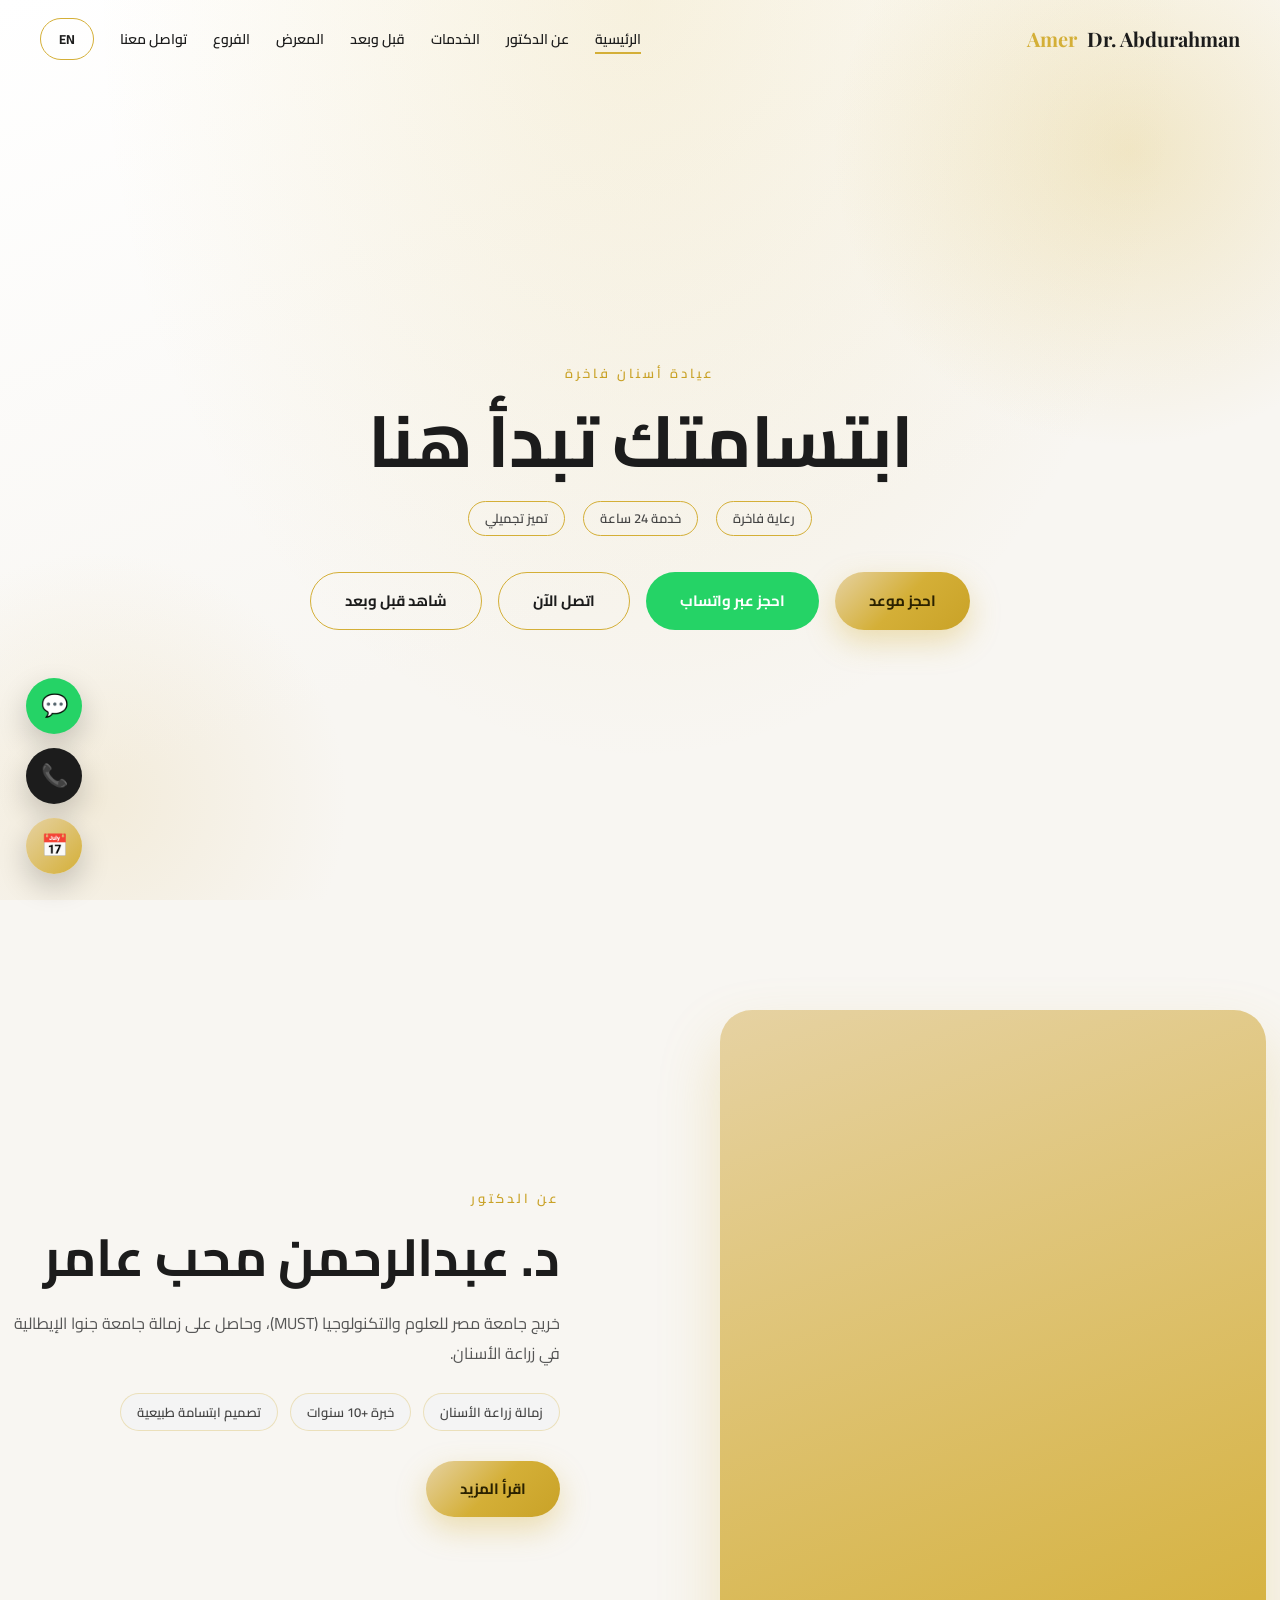
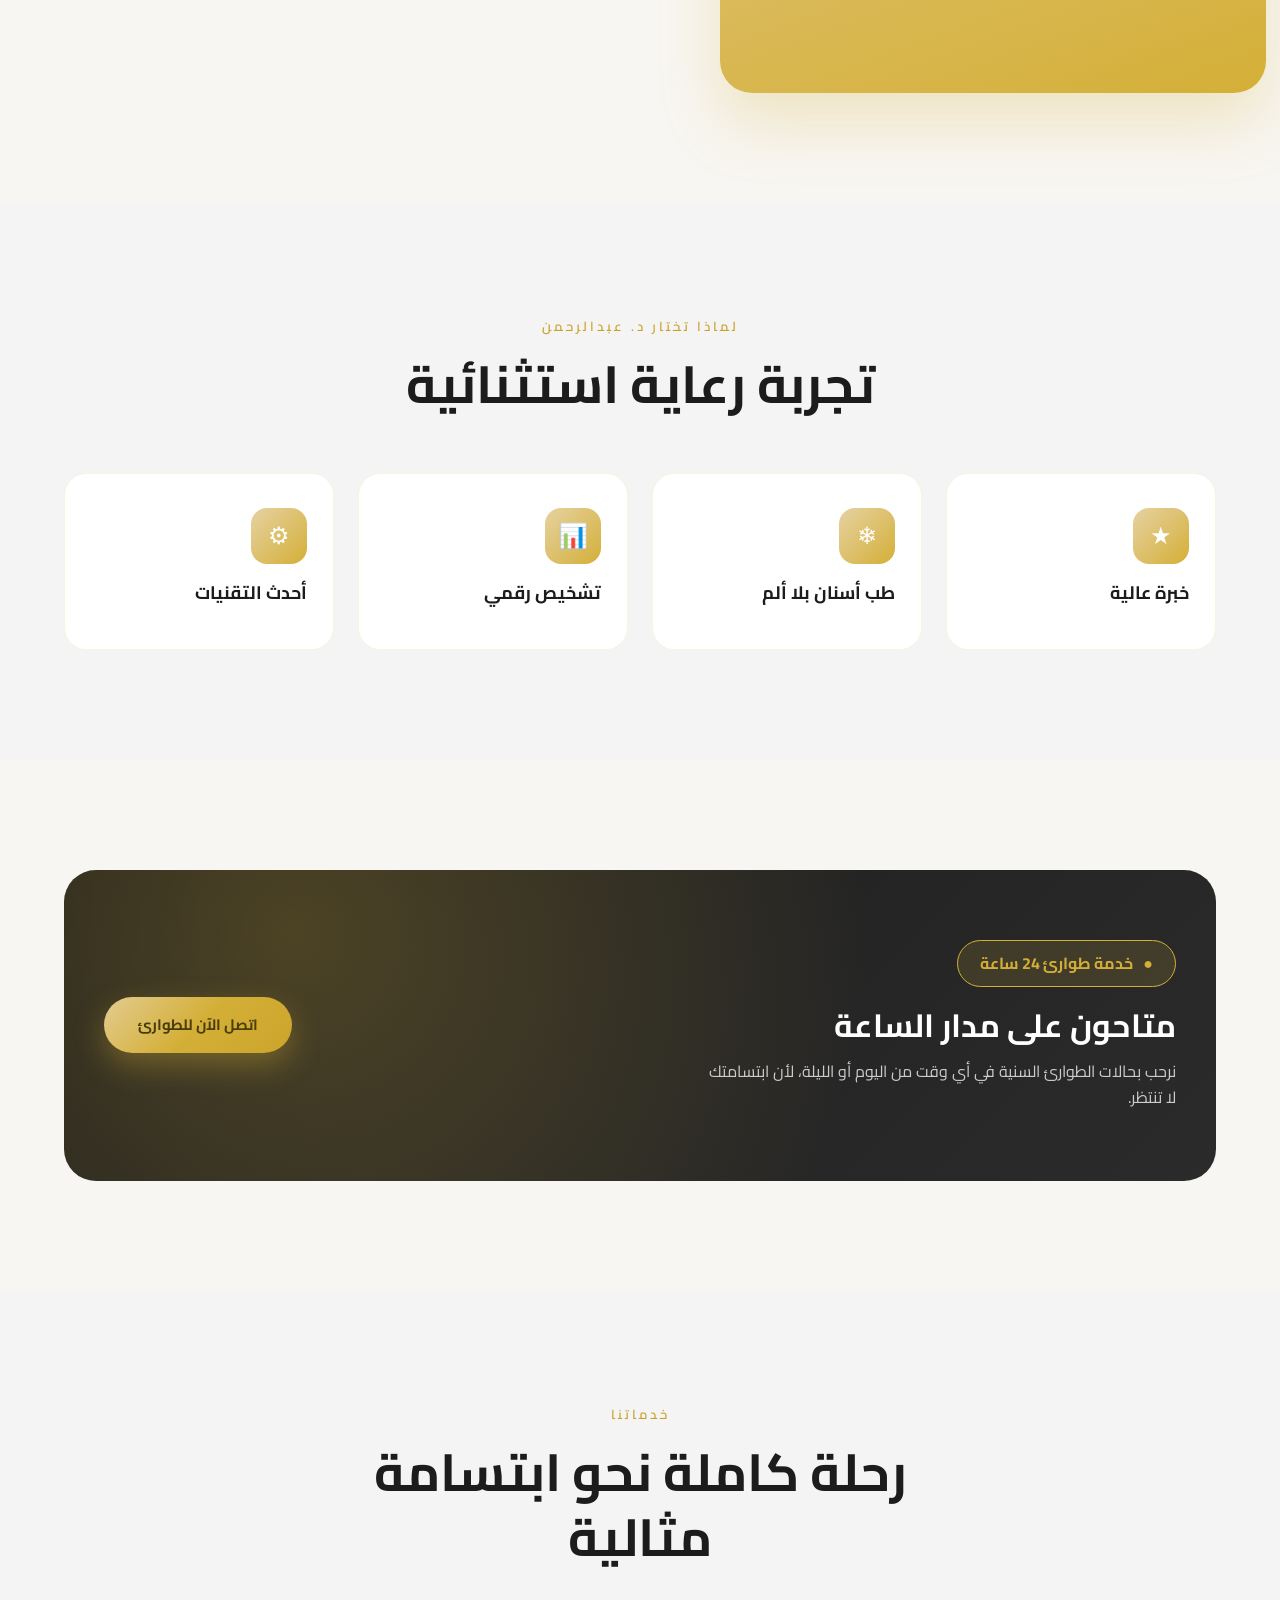
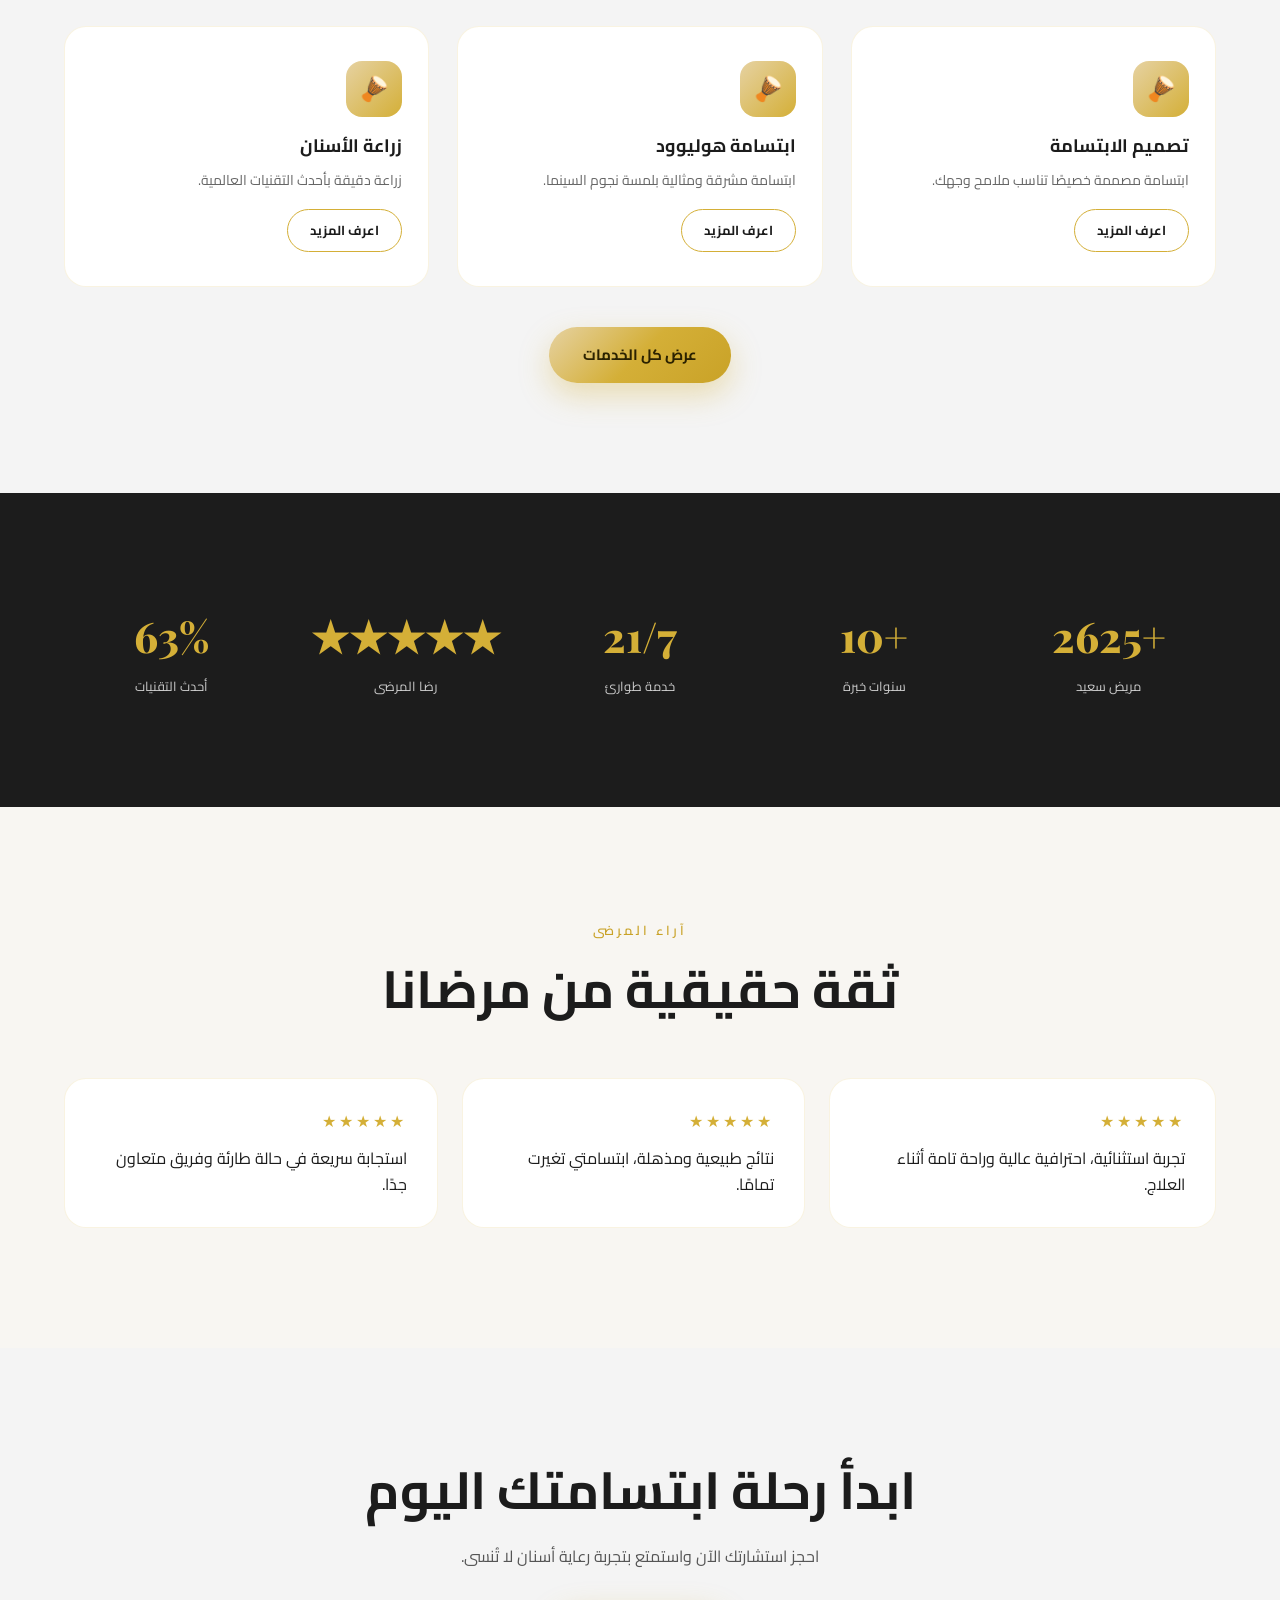
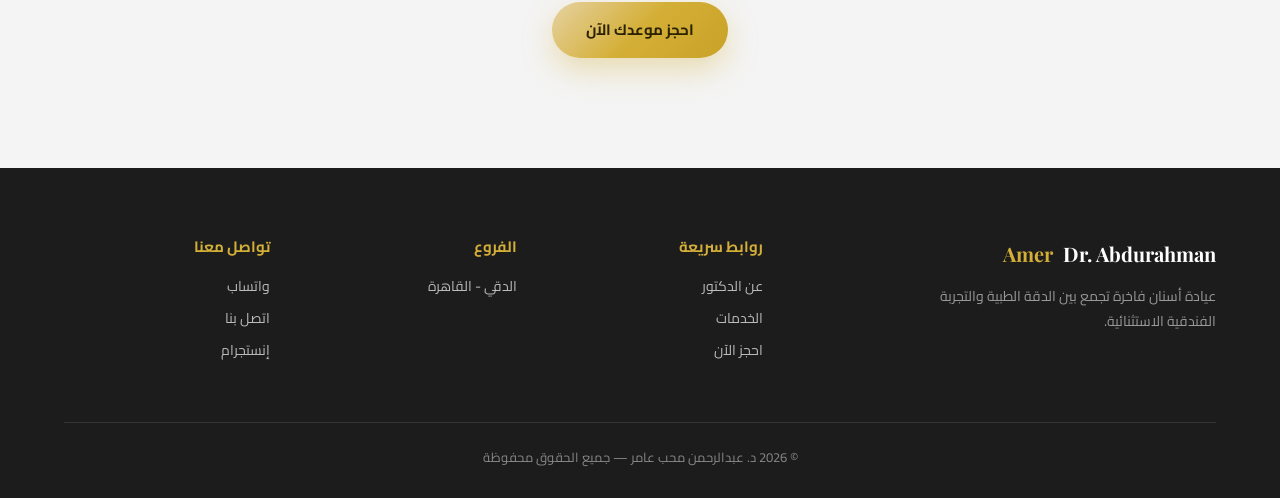
==== index.html @ ff33c98a "Fix mobile footer" ====
<!DOCTYPE html>
<html lang="ar" dir="rtl">
<head>
<meta charset="UTF-8">
<meta name="viewport" content="width=device-width, initial-scale=1.0">
<title>د. عبدالرحمن محب عامر | عيادة أسنان فاخرة | Dr. Abdurahman Moheb Amer</title>
<meta name="description" content="عيادة أسنان فاخرة للدكتور عبدالرحمن محب عامر - تجميل وترميم وجراحة الفم - فرع الدقي  - خدمة طوارئ 24 ساعة">
<meta name="keywords" content="Dentist Egypt, Cosmetic Dentist Egypt, Dental Clinic Egypt, Dentist Dokki, Dentist Bella, Dentist Kafr El Sheikh, Smile Design Egypt, Dental Implants Egypt, Emergency Dentist Egypt, 24 Hour Dental Clinic, Hollywood Smile Egypt, Root Canal Egypt">
<link rel="preconnect" href="https://fonts.googleapis.com">
<link href="https://fonts.googleapis.com/css2?family=Cairo:wght@300;400;600;700;900&family=IBM+Plex+Sans+Arabic:wght@300;400;600;700&family=Playfair+Display:ital,wght@0,400;0,600;0,700;1,400&family=Poppins:wght@300;400;500;600;700&display=swap" rel="stylesheet">
<link rel="stylesheet" href="assets/css/style.css">
<link rel="stylesheet" href="assets/css/responsive.css">
<link rel="stylesheet" href="assets/css/animations.css">
</head>
<body>

<div id="loader">
  <div class="loader-logo">Dr.Abdurahman Moheb</div>
  <div class="loader-tag" data-ar="رعاية تستحق الثقة" data-en="Care You Can Trust... Smile You Deserve.">رعاية تستحق الثقة</div>
</div>

<nav class="navbar" id="navbar">
  <a href="index.html" class="brand">Dr. Abdurahman <span>Amer</span></a>
  <div class="nav-links">
    <a href="index.html" class="active" data-ar="الرئيسية" data-en="Home">الرئيسية</a>
    <a href="about.html" data-ar="عن الدكتور" data-en="About">عن الدكتور</a>
    <a href="services.html" data-ar="الخدمات" data-en="Services">الخدمات</a>
    <a href="before-after.html" data-ar="قبل وبعد" data-en="Before & After">قبل وبعد</a>
    <a href="gallery.html" data-ar="المعرض" data-en="Gallery">المعرض</a>
    <a href="locations.html" data-ar="الفروع" data-en="Branches">الفروع</a>
    <a href="contact.html" data-ar="تواصل معنا" data-en="Contact">تواصل معنا</a>
    <button class="lang-switch">EN</button>
  </div>
  <button class="burger">&#9776;</button>
</nav>

<div class="mobile-menu">
  <button class="mobile-close">&times;</button>
  <a href="index.html" data-ar="الرئيسية" data-en="Home">الرئيسية</a>
  <a href="about.html" data-ar="عن الدكتور" data-en="About">عن الدكتور</a>
  <a href="services.html" data-ar="الخدمات" data-en="Services">الخدمات</a>
  <a href="before-after.html" data-ar="قبل وبعد" data-en="Before & After">قبل وبعد</a>
  <a href="gallery.html" data-ar="المعرض" data-en="Gallery">المعرض</a>
  <a href="locations.html" data-ar="الفروع" data-en="Branches">الفروع</a>
  <a href="contact.html" data-ar="تواصل معنا" data-en="Contact">تواصل معنا</a>
</div>

<section class="hero">
  <div class="hero-content">
    <div class="eyebrow" data-ar="عيادة أسنان فاخرة" data-en="Luxury Dental Clinic">عيادة أسنان فاخرة</div>
    <h1 data-ar="ابتسامتك تبدأ هنا" data-en="Your Smile Begins Here">ابتسامتك تبدأ هنا</h1>
    <div class="hero-tags">
      <span data-ar="رعاية فاخرة" data-en="Premium Dental Care">رعاية فاخرة</span>
      <span data-ar="خدمة 24 ساعة" data-en="24 Hour Service">خدمة 24 ساعة</span>
      <span data-ar="تميز تجميلي" data-en="Cosmetic Excellence">تميز تجميلي</span>
    </div>
    <div class="hero-buttons">
      <a href="contact.html#booking" class="btn btn-gold" data-ar="احجز موعد" data-en="Book Appointment">احجز موعد</a>
      <a href="https://wa.me/201035120194" target="_blank" class="btn btn-wa" data-ar="احجز عبر واتساب" data-en="Book via WhatsApp">احجز عبر واتساب</a>
      <a href="tel:+201035120194" class="btn btn-outline" data-ar="اتصل الآن" data-en="Call Now">اتصل الآن</a>
      <a href="before-after.html" class="btn btn-outline" data-ar="شاهد قبل وبعد" data-en="View Before & After">شاهد قبل وبعد</a>
    </div>
  </div>
</section>

<section class="section" id="about">
  <div class="container about-grid">
    <div class="reveal-left">
      <div class="about-photo">
        <img src="assets/images/doctor/dr-abdurahman.jpg" alt="Dr. Abdurahman Moheb Amer" onerror="this.parentElement.style.display='flex';this.parentElement.style.alignItems='center';this.parentElement.style.justifyContent='center';this.parentElement.style.color='#fff';this.parentElement.style.fontWeight='600';this.remove();this.parentElement.append('Dr. Abdurahman Moheb Amer')">
      </div>
    </div>
    <div class="reveal-right">
      <div class="eyebrow" data-ar="عن الدكتور" data-en="About the Doctor">عن الدكتور</div>
      <h2 class="heading-xl" data-ar="د. عبدالرحمن محب عامر" data-en="Dr. Abdurahman Moheb Amer">د. عبدالرحمن محب عامر</h2>
      <p class="section-sub"
       data-ar="خريج جامعة مصر للعلوم والتكنولوجيا (MUST)، وحاصل على زمالة جامعة جنوا الإيطالية في زراعة الأسنان."
       data-en="A graduate of Misr University for Science and Technology (MUST), holding a Fellowship in Dental Implantology from the University of Genoa, Italy.">
        خريج جامعة مصر للعلوم والتكنولوجيا (MUST)، وحاصل على زمالة جامعة جنوا الإيطالية في زراعة الأسنان.
     </p>
      <div class="badges">
        <span class="badge" data-ar=" زمالة زراعة الأسنان" data-en="Dental Implant Fellowship">زمالة زراعة الأسنان</span>
        <span class="badge" data-ar="خبرة +10 سنوات" data-en="10+ Years Experience">خبرة +10 سنوات</span>
        <span class="badge" data-ar="تصميم ابتسامة طبيعية" data-en="Natural Smile Design">تصميم ابتسامة طبيعية</span>
      </div>
      <a href="about.html" class="btn btn-gold" style="margin-top:30px" data-ar="اقرأ المزيد" data-en="Read More">اقرأ المزيد</a>
    </div>
  </div>
</section>

<section class="section section-alt">
  <div class="container">
    <div class="section-head reveal">
      <div class="eyebrow" data-ar="لماذا تختار د. عبدالرحمن" data-en="Why Choose Dr. Abdurahman">لماذا تختار د. عبدالرحمن</div>
      <h2 class="heading-xl" data-ar="تجربة رعاية استثنائية" data-en="An Exceptional Care Experience">تجربة رعاية استثنائية</h2>
    </div>
    <div class="grid-4">
      <div class="card reveal"><div class="icon-circle">&#9733;</div><h3 data-ar="خبرة عالية" data-en="Highly Experienced">خبرة عالية</h3></div>
      <div class="card reveal"><div class="icon-circle">&#10052;</div><h3 data-ar="طب أسنان بلا ألم" data-en="Pain-Free Dentistry">طب أسنان بلا ألم</h3></div>
      <div class="card reveal"><div class="icon-circle">&#128202;</div><h3 data-ar="تشخيص رقمي" data-en="Digital Diagnosis">تشخيص رقمي</h3></div>
      <div class="card reveal"><div class="icon-circle">&#9881;</div><h3 data-ar="أحدث التقنيات" data-en="Latest Technology">أحدث التقنيات</h3></div>
    </div>
  </div>
</section>

<section class="section">
  <div class="container">
    <div class="emergency reveal">
      <div class="emergency-inner">
        <div class="emergency-badge">&#9679; <span data-ar="خدمة طوارئ 24 ساعة" data-en="24 Hour Emergency">خدمة طوارئ 24 ساعة</span></div>
        <h2 data-ar="متاحون على مدار الساعة" data-en="Open 24 Hours">مفتوحون على مدار الساعة</h2>
        <p data-ar="نرحب بحالات الطوارئ السنية في أي وقت من اليوم أو الليلة، لأن ابتسامتك لا تنتظر."
           data-en="Emergency dental cases are welcomed any time, day or night — because your smile shouldn't have to wait.">
           نرحب بحالات الطوارئ السنية في أي وقت من اليوم أو الليلة، لأن ابتسامتك لا تنتظر.</p>
      </div>
      <a href="tel:+201035120194" class="btn btn-gold" data-ar="اتصل الآن للطوارئ" data-en="Call Emergency Line">اتصل الآن للطوارئ</a>
    </div>
  </div>
</section>

<section class="section section-alt">
  <div class="container">
    <div class="section-head reveal">
      <div class="eyebrow" data-ar="خدماتنا" data-en="Our Services">خدماتنا</div>
      <h2 class="heading-xl" data-ar="رحلة كاملة نحو ابتسامة مثالية" data-en="A Complete Journey to a Perfect Smile">رحلة كاملة نحو ابتسامة مثالية</h2>
    </div>
    <div class="grid-3">
      <div class="card reveal">
        <div class="icon-circle">&#129688;</div>
        <h3 data-ar="تصميم الابتسامة" data-en="Smile Design">تصميم الابتسامة</h3>
        <p data-ar="ابتسامة مصممة خصيصًا تناسب ملامح وجهك." data-en="A smile custom-designed to fit your unique features.">ابتسامة مصممة خصيصًا تناسب ملامح وجهك.</p>
        <a href="services.html" class="btn btn-outline btn-sm" style="margin-top:16px" data-ar="اعرف المزيد" data-en="Learn More">اعرف المزيد</a>
      </div>
      <div class="card reveal">
        <div class="icon-circle">&#129688;</div>
        <h3 data-ar="ابتسامة هوليوود" data-en="Hollywood Smile">ابتسامة هوليوود</h3>
        <p data-ar="ابتسامة مشرقة ومثالية بلمسة نجوم السينما." data-en="A bright, flawless smile with a Hollywood touch.">ابتسامة مشرقة ومثالية بلمسة نجوم السينما.</p>
        <a href="services.html" class="btn btn-outline btn-sm" style="margin-top:16px" data-ar="اعرف المزيد" data-en="Learn More">اعرف المزيد</a>
      </div>
      <div class="card reveal">
        <div class="icon-circle">&#129688;</div>
        <h3 data-ar="زراعة الأسنان" data-en="Dental Implants">زراعة الأسنان</h3>
        <p data-ar="زراعة دقيقة بأحدث التقنيات العالمية." data-en="Precision implants using the latest global techniques.">زراعة دقيقة بأحدث التقنيات العالمية.</p>
        <a href="services.html" class="btn btn-outline btn-sm" style="margin-top:16px" data-ar="اعرف المزيد" data-en="Learn More">اعرف المزيد</a>
      </div>
    </div>
    <div class="center reveal" style="margin-top:40px">
      <a href="services.html" class="btn btn-gold" data-ar="عرض كل الخدمات" data-en="View All Services">عرض كل الخدمات</a>
    </div>
  </div>
</section>

<section class="section section-dark" id="stats">
  <div class="container">
    <div class="stats-wrap reveal">
      <div class="stat"><div class="num">+5000</div><div class="label" data-ar="مريض سعيد" data-en="Happy Patients">مريض سعيد</div></div>
      <div class="stat"><div class="num">+10</div><div class="label" data-ar="سنوات خبرة" data-en="Years Experience">سنوات خبرة</div></div>
      <div class="stat"><div class="num">24/7</div><div class="label" data-ar="خدمة طوارئ" data-en="Emergency Service">خدمة طوارئ</div></div>
      <div class="stat"><div class="num">&#9733;&#9733;&#9733;&#9733;&#9733;</div><div class="label" data-ar="رضا المرضى" data-en="Patient Satisfaction">رضا المرضى</div></div>
      <div class="stat"><div class="num">100%</div><div class="label" data-ar="أحدث التقنيات" data-en="Latest Technology">أحدث التقنيات</div></div>
    </div>
  </div>
</section>

<section class="section">
  <div class="container">
    <div class="section-head reveal">
      <div class="eyebrow" data-ar="آراء المرضى" data-en="Patient Reviews">آراء المرضى</div>
      <h2 class="heading-xl" data-ar="ثقة حقيقية من مرضانا" data-en="Real Trust From Our Patients">ثقة حقيقية من مرضانا</h2>
    </div>
    <div class="review-track reveal">
      <div class="review-card">
        <div class="stars">&#9733;&#9733;&#9733;&#9733;&#9733;</div>
        <p data-ar="تجربة استثنائية، احترافية عالية وراحة تامة أثناء العلاج." data-en="An exceptional experience — high professionalism and total comfort throughout treatment.">تجربة استثنائية، احترافية عالية وراحة تامة أثناء العلاج.</p>
      </div>
      <div class="review-card">
        <div class="stars">&#9733;&#9733;&#9733;&#9733;&#9733;</div>
        <p data-ar="نتائج طبيعية ومذهلة، ابتسامتي تغيرت تمامًا." data-en="Natural, stunning results — my smile has completely changed.">نتائج طبيعية ومذهلة، ابتسامتي تغيرت تمامًا.</p>
      </div>
      <div class="review-card">
        <div class="stars">&#9733;&#9733;&#9733;&#9733;&#9733;</div>
        <p data-ar="استجابة سريعة في حالة طارئة وفريق متعاون جدًا." data-en="Fast response for an emergency case and a very cooperative team.">استجابة سريعة في حالة طارئة وفريق متعاون جدًا.</p>
      </div>
    </div>
  </div>
</section>

<section class="section section-alt">
  <div class="container center reveal">
    <h2 class="heading-xl" data-ar="ابدأ رحلة ابتسامتك اليوم" data-en="Start Your Smile Journey Today">ابدأ رحلة ابتسامتك اليوم</h2>
    <p class="section-sub" style="margin:0 auto 30px" data-ar="احجز استشارتك الآن واستمتع بتجربة رعاية أسنان لا تُنسى." data-en="Book your consultation now and enjoy an unforgettable dental care experience.">احجز استشارتك الآن واستمتع بتجربة رعاية أسنان لا تُنسى.</p>
    <a href="contact.html#booking" class="btn btn-gold" data-ar="احجز موعدك الآن" data-en="Reserve Your Appointment">احجز موعدك الآن</a>
  </div>
</section>

<footer>
  <div class="container">
    <div class="footer-grid">
      <div class="footer-about">
        <div class="brand" style="color:#fff">Dr. Abdurahman <span>Amer</span></div>
        <p data-ar="عيادة أسنان فاخرة تجمع بين الدقة الطبية والتجربة الفندقية الاستثنائية." data-en="A luxury dental clinic combining medical precision with an exceptional hospitality experience.">عيادة أسنان فاخرة تجمع بين الدقة الطبية والتجربة الفندقية الاستثنائية.</p>
      </div>
      <div>
        <h4 data-ar="روابط سريعة" data-en="Quick Links">روابط سريعة</h4>
        <a href="about.html" data-ar="عن الدكتور" data-en="About">عن الدكتور</a>
        <a href="services.html" data-ar="الخدمات" data-en="Services">الخدمات</a>
        <a href="contact.html#booking" data-ar="احجز الآن" data-en="Book Now">احجز الآن</a>
      </div>
      <div>
        <h4 data-ar="الفروع" data-en="Branches">الفروع</h4>
        <a href="locations.html" data-ar="الدقي - القاهرة" data-en="Dokki - Cairo">الدقي - القاهرة</a>
      </div>
      <div>
        <h4 data-ar="تواصل معنا" data-en="Contact">تواصل معنا</h4>
        <a href="https://wa.me/201035120194" target="_blank" data-ar="واتساب" data-en="WhatsApp">واتساب</a>
        <a href="tel:+201035120194" data-ar="اتصل بنا" data-en="Call Us">اتصل بنا</a>
        <a href="#" data-ar="إنستجرام" data-en="Instagram">إنستجرام</a>
      </div>
    </div>
    <div class="footer-bottom" data-ar="© 2026 د. عبدالرحمن محب عامر — جميع الحقوق محفوظة" data-en="© 2026 Dr. Abdurahman Moheb Amer — All Rights Reserved">© 2026 د. عبدالرحمن محب عامر — جميع الحقوق محفوظة</div>
  </div>
</footer>

<div class="floating">
  <a href="https://wa.me/201035120194" target="_blank" class="fab fab-wa" title="WhatsApp">&#128172;</a>
  <a href="tel:+201035120194" class="fab fab-call" title="Call">&#128222;</a>
  <a href="contact.html#booking" class="fab fab-book" title="Book">&#128197;</a>
  <button class="fab fab-top" id="toTop" title="Top">&#8593;</button>
</div>

<script src="assets/js/language.js"></script>
<script src="assets/js/animations.js"></script>
<script src="assets/js/app.js"></script>
<script src="assets/js/booking.js"></script>
</body>
</html>
---- assets/css/style.css ----
/* ==========================================================================
   Dr. Abdurahman Moheb Amer — Luxury Dental Clinic
   Main Stylesheet
   ========================================================================== */

:root {
  --color-ivory: #F8F6F2;
  --color-gold: #D4AF37;
  --color-champagne: #E6D2A2;
  --color-charcoal: #1C1C1C;
  --color-gray: #F4F4F4;
  --color-white: #FFFFFF;
  --color-gold-glow: #C9A227;

  --font-ar: 'Cairo', 'IBM Plex Sans Arabic', sans-serif;
  --font-en-heading: 'Playfair Display', serif;
  --font-en-body: 'Poppins', sans-serif;

  --radius-sm: 14px;
  --radius-md: 22px;
  --radius-lg: 32px;
  --radius-pill: 100px;

  --shadow-sm: 0 10px 30px rgba(28, 28, 28, 0.06);
  --shadow-md: 0 20px 50px rgba(28, 28, 28, 0.10);
  --shadow-gold: 0 12px 30px rgba(212, 175, 55, 0.35);

  --transition-base: all 0.35s cubic-bezier(0.2, 0.9, 0.3, 1);
  --transition-slow: all 0.6s cubic-bezier(0.2, 0.9, 0.2, 1);
}

/* ---------- Reset ---------- */
* {
  margin: 0;
  padding: 0;
  box-sizing: border-box;
}

html {
  scroll-behavior: smooth;
}

html[dir="ltr"] body {
  font-family: var(--font-en-body);
}

body {
  background: var(--color-ivory);
  color: var(--color-charcoal);
  font-family: var(--font-ar);
  overflow-x: hidden;
  line-height: 1.6;
}

img {
  max-width: 100%;
  display: block;
}

a {
  text-decoration: none;
  color: inherit;
}

ul {
  list-style: none;
}

button {
  font-family: inherit;
  cursor: pointer;
}

h1, h2, h3, h4 {
  font-family: var(--font-ar);
  font-weight: 700;
  line-height: 1.25;
}

html[dir="ltr"] h1,
html[dir="ltr"] h2,
html[dir="ltr"] h3,
html[dir="ltr"] h4 {
  font-family: var(--font-en-heading);
}

/* ---------- Layout Helpers ---------- */
.container {
  max-width: 1200px;
  margin: 0 auto;
  padding: 0 24px;
}

.section {
  padding: 110px 0;
  position: relative;
}

.section-alt {
  background: var(--color-gray);
}

.section-dark {
  background: var(--color-charcoal);
  color: #fff;
}

.center {
  text-align: center;
}

.gold-text {
  color: var(--color-gold);
}

.section-head {
  max-width: 640px;
  margin: 0 auto 56px;
  text-align: center;
}

.eyebrow {
  display: inline-block;
  letter-spacing: 3px;
  font-size: 13px;
  color: var(--color-gold-glow);
  text-transform: uppercase;
  margin-bottom: 16px;
  font-weight: 600;
}

.heading-xl {
  font-size: clamp(30px, 5vw, 52px);
  margin-bottom: 18px;
}

.section-sub {
  color: #555;
  font-size: 16px;
  line-height: 1.9;
}

/* ---------- Glass Panels ---------- */
.glass {
  background: rgba(255, 255, 255, 0.55);
  backdrop-filter: blur(18px);
  -webkit-backdrop-filter: blur(18px);
  border: 1px solid rgba(212, 175, 55, 0.25);
  border-radius: var(--radius-md);
  box-shadow: var(--shadow-md);
}

/* ---------- Buttons ---------- */
.btn {
  display: inline-flex;
  align-items: center;
  gap: 10px;
  padding: 16px 34px;
  border-radius: var(--radius-pill);
  font-weight: 700;
  font-size: 15px;
  border: none;
  transition: var(--transition-base);
}

.btn-sm {
  padding: 10px 22px;
  font-size: 13px;
}

.btn-gold {
  background: linear-gradient(135deg, var(--color-champagne), var(--color-gold), var(--color-gold-glow));
  color: #2b2200;
  box-shadow: var(--shadow-gold);
}

.btn-gold:hover {
  transform: translateY(-3px);
  box-shadow: 0 16px 40px rgba(212, 175, 55, 0.5);
}

.btn-outline {
  background: transparent;
  border: 1.5px solid var(--color-gold);
  color: var(--color-charcoal);
}

.btn-outline:hover {
  background: rgba(212, 175, 55, 0.1);
  transform: translateY(-3px);
}

.btn-wa {
  background: #25D366;
  color: #fff;
}

.btn-wa:hover {
  transform: translateY(-3px);
  box-shadow: 0 12px 28px rgba(37, 211, 102, 0.4);
}

.btn-block {
  width: 100%;
  justify-content: center;
}

/* ---------- Navigation ---------- */
.navbar {
  position: fixed;
  top: 0;
  left: 0;
  right: 0;
  z-index: 900;
  display: flex;
  align-items: center;
  justify-content: space-between;
  padding: 18px 40px;
  transition: var(--transition-base);
}

.navbar.scrolled {
  background: rgba(248, 246, 242, 0.9);
  backdrop-filter: blur(14px);
  box-shadow: 0 4px 20px rgba(0, 0, 0, 0.05);
}

.brand {
  font-family: var(--font-en-heading);
  font-weight: 700;
  font-size: 20px;
  color: var(--color-charcoal);
  display: flex;
  align-items: center;
  gap: 10px;
}

.brand span {
  color: var(--color-gold);
}

.brand img {
  height: 34px;
  width: auto;
}

.nav-links {
  display: flex;
  gap: 26px;
  align-items: center;
}

.nav-links a {
  font-size: 14px;
  font-weight: 600;
  position: relative;
}

.nav-links a::after {
  content: '';
  position: absolute;
  bottom: -4px;
  left: 0;
  width: 0;
  height: 2px;
  background: var(--color-gold);
  transition: width 0.3s ease;
}

.nav-links a:hover::after,
.nav-links a.active::after {
  width: 100%;
}

.lang-switch {
  border: 1px solid var(--color-gold);
  padding: 8px 18px;
  border-radius: var(--radius-pill);
  background: transparent;
  font-weight: 700;
  font-size: 13px;
  color: var(--color-charcoal);
}

.burger {
  display: none;
  font-size: 26px;
  background: none;
  border: none;
  color: var(--color-charcoal);
}

.mobile-menu {
  display: none;
  position: fixed;
  inset: 0;
  z-index: 950;
  background: var(--color-ivory);
  flex-direction: column;
  align-items: center;
  justify-content: center;
  gap: 30px;
}

.mobile-menu.open {
  display: flex;
}

.mobile-menu a {
  font-size: 20px;
  font-weight: 700;
}

.mobile-close {
  position: absolute;
  top: 26px;
  right: 30px;
  font-size: 30px;
  background: none;
  border: none;
}

/* ---------- Loader ---------- */
#loader {
  position: fixed;
  inset: 0;
  z-index: 9999;
  background: var(--color-charcoal);
  display: flex;
  flex-direction: column;
  align-items: center;
  justify-content: center;
  transition: opacity 1s ease, visibility 1s ease;
}

#loader.hide {
  opacity: 0;
  visibility: hidden;
  pointer-events: none;
}

#loader .loader-logo {
  font-family: var(--font-en-heading);
  font-size: 34px;
  color: var(--color-gold);
  letter-spacing: 2px;
  text-shadow: 0 0 30px rgba(212, 175, 55, 0.7);
  opacity: 0;
}

#loader .loader-tag {
  margin-top: 16px;
  color: #ddd;
  font-size: 14px;
  letter-spacing: 1px;
  opacity: 0;
  text-align: center;
  line-height: 1.8;
}

.particle {
  position: absolute;
  background: var(--color-gold);
  border-radius: 50%;
  opacity: 0.5;
}

/* ---------- Hero ---------- */
.hero {
  min-height: 100vh;
  display: flex;
  align-items: center;
  justify-content: center;
  position: relative;
  background: radial-gradient(ellipse at top, rgba(212, 175, 55, 0.15), transparent 60%), linear-gradient(160deg, #fff 0%, var(--color-ivory) 60%);
  overflow: hidden;
  text-align: center;
}

.hero::before,
.hero::after {
  content: '';
  position: absolute;
  border-radius: 50%;
}

.hero::before {
  width: 600px;
  height: 600px;
  background: radial-gradient(circle, rgba(212, 175, 55, 0.25), transparent 70%);
  top: -150px;
  right: -150px;
}

.hero::after {
  width: 500px;
  height: 500px;
  background: radial-gradient(circle, rgba(230, 210, 162, 0.3), transparent 70%);
  bottom: -150px;
  left: -150px;
}

.hero-content {
  position: relative;
  z-index: 2;
  max-width: 920px;
  padding: 170px 24px 80px;
}

.hero h1 {
  font-size: clamp(42px, 6vw, 72px);
      line-height: 1.15;
    letter-spacing: -1px;
  margin-bottom: 18px;
}

.hero-tags {
  font-size: 16px;
  color: #444;
  margin-bottom: 36px;
  display: flex;
  gap: 18px;
  justify-content: center;
  flex-wrap: wrap;
}

.hero-tags span {
  padding: 6px 16px;
  border: 1px solid var(--color-gold);
  border-radius: var(--radius-pill);
  font-size: 13px;
  font-weight: 600;
}

.hero-buttons {
  display: flex;
  gap: 16px;
  justify-content: center;
  flex-wrap: wrap;
}

/* ---------- Page Header (inner pages) ---------- */
.page-header {
  padding: 180px 0 90px;
  text-align: center;
  background: radial-gradient(ellipse at top, rgba(212, 175, 55, 0.12), transparent 60%);
}

/* ---------- About / Doctor ---------- */
.about-grid {
  display: grid;
  grid-template-columns: 1fr 1fr;
  gap: 60px;
  align-items: center;
}

.about-photo {
  aspect-ratio: 4 / 5;
  border-radius: var(--radius-lg);
  overflow: hidden;
  background: linear-gradient(160deg, var(--color-champagne), var(--color-gold));
  box-shadow: 0 30px 60px rgba(212, 175, 55, 0.25);
}

.about-photo img {
  width: 100%;
  height: 100%;
  object-fit: cover;
}

.badges {
  display: flex;
  flex-wrap: wrap;
  gap: 12px;
  margin-top: 24px;
}

.badge {
  padding: 8px 16px;
  border-radius: var(--radius-pill);
  background: var(--color-gray);
  font-size: 13px;
  font-weight: 600;
  color: #444;
  border: 1px solid rgba(212, 175, 55, 0.3);
}

/* ---------- Card Grids ---------- */
.grid-2 { display: grid; grid-template-columns: 1fr 1fr; gap: 28px; }
.grid-3 { display: grid; grid-template-columns: repeat(3, 1fr); gap: 28px; }
.grid-4 { display: grid; grid-template-columns: repeat(4, 1fr); gap: 24px; }

.card {
  padding: 34px 26px;
  border-radius: var(--radius-md);
  background: var(--color-white);
  border: 1px solid rgba(212, 175, 55, 0.15);
  transition: var(--transition-base);
  text-align: start;
}

.card:hover {
  transform: translateY(-8px);
  box-shadow: 0 24px 50px rgba(212, 175, 55, 0.18);
  border-color: var(--color-gold);
}

.icon-circle {
  width: 56px;
  height: 56px;
  border-radius: 16px;
  background: linear-gradient(135deg, var(--color-champagne), var(--color-gold));
  display: flex;
  align-items: center;
  justify-content: center;
  margin-bottom: 18px;
  font-size: 24px;
  color: #fff;
}

.card h3 {
  font-size: 18px;
  margin-bottom: 10px;
}

.card p {
  font-size: 14px;
  color: #666;
  line-height: 1.8;
}

/* ---------- Emergency Banner ---------- */
.emergency {
  background: linear-gradient(135deg, var(--color-charcoal), #2b2b2b);
  color: #fff;
  border-radius: var(--radius-lg);
  padding: 70px 40px;
  display: flex;
  align-items: center;
  justify-content: space-between;
  flex-wrap: wrap;
  gap: 30px;
  position: relative;
  overflow: hidden;
}

.emergency::before {
  content: '';
  position: absolute;
  inset: 0;
  background: radial-gradient(circle at 20% 20%, rgba(212, 175, 55, 0.25), transparent 60%);
}

.emergency-inner {
  position: relative;
  z-index: 2;
}

.emergency-badge {
  display: inline-flex;
  align-items: center;
  gap: 10px;
  background: rgba(212, 175, 55, 0.15);
  border: 1px solid var(--color-gold);
  padding: 10px 22px;
  border-radius: var(--radius-pill);
  color: var(--color-gold);
  font-weight: 700;
  margin-bottom: 18px;
}

.emergency h2 {
  font-size: 32px;
}

.emergency p {
  color: #ccc;
  max-width: 480px;
  margin-top: 14px;
}

/* ---------- Timeline ---------- */
.timeline {
  display: flex;
  justify-content: space-between;
  position: relative;
  flex-wrap: wrap;
  gap: 30px;
}

.timeline::before {
  content: '';
  position: absolute;
  top: 34px;
  left: 5%;
  right: 5%;
  height: 2px;
  background: linear-gradient(90deg, var(--color-champagne), var(--color-gold));
}

.tl-step {
  flex: 1;
  min-width: 140px;
  text-align: center;
  position: relative;
  z-index: 2;
}

.tl-circle {
  width: 70px;
  height: 70px;
  border-radius: 50%;
  background: var(--color-white);
  border: 2px solid var(--color-gold);
  display: flex;
  align-items: center;
  justify-content: center;
  margin: 0 auto 16px;
  font-weight: 800;
  color: var(--color-gold);
  font-size: 20px;
  box-shadow: 0 10px 24px rgba(212, 175, 55, 0.2);
}

.tl-step h4 {
  font-size: 14px;
  font-weight: 700;
}

/* ---------- Stats ---------- */
.stats-wrap {
  display: grid;
  grid-template-columns: repeat(5, 1fr);
  gap: 20px;
}

.stat {
  text-align: center;
}

.stat .num {
  font-size: 42px;
  font-weight: 800;
  color: var(--color-gold);
  font-family: var(--font-en-heading);
}

.stat .label {
  font-size: 13px;
  color: #bbb;
  margin-top: 6px;
}

.section-dark .stat .label {
  color: #ccc;
}

/* ---------- Before / After ---------- */
.ba-wrap {
  position: relative;
  border-radius: var(--radius-md);
  overflow: hidden;
  max-width: 700px;
  margin: 0 auto;
  box-shadow: var(--shadow-md);
}

.ba-image {
  position: relative;
  height: 380px;
  overflow: hidden;
}

.ba-before,
.ba-after {
  position: absolute;
  inset: 0;
  display: flex;
  align-items: center;
  justify-content: center;
  font-weight: 700;
  color: #999;
}

.ba-before {
  background: linear-gradient(135deg, #e2e2e2, #f2f2f2);
}

.ba-after {
  background: linear-gradient(135deg, var(--color-champagne), #fff);
  clip-path: inset(0 50% 0 0);
}

.ba-before img,
.ba-after img {
  width: 100%;
  height: 100%;
  object-fit: cover;
}

.ba-slider {
  position: absolute;
  top: 0;
  bottom: 0;
  width: 4px;
  background: var(--color-gold);
  left: 50%;
  cursor: ew-resize;
  transform: translateX(-2px);
}

.ba-slider::after {
  content: '⇔';
  position: absolute;
  top: 50%;
  left: 50%;
  transform: translate(-50%, -50%);
  width: 44px;
  height: 44px;
  background: var(--color-gold);
  border-radius: 50%;
  color: #fff;
  display: flex;
  align-items: center;
  justify-content: center;
  font-size: 18px;
}

.ba-tabs {
  display: flex;
  justify-content: center;
  gap: 10px;
  margin-bottom: 36px;
  flex-wrap: wrap;
}

.ba-tab {
  padding: 8px 18px;
  border-radius: var(--radius-pill);
  border: 1px solid var(--color-gold);
  background: transparent;
  font-size: 13px;
  font-weight: 600;
}

.ba-tab.active {
  background: var(--color-gold);
  color: #fff;
}

.ba-meta {
  max-width: 700px;
  margin: 24px auto 0;
  display: grid;
  grid-template-columns: repeat(3, 1fr);
  gap: 16px;
  text-align: center;
}

.ba-meta div span {
  display: block;
  font-size: 12px;
  color: #888;
  margin-bottom: 4px;
}

/* ---------- Gallery ---------- */
.masonry {
  columns: 3 220px;
  gap: 18px;
}

.masonry .item {
  break-inside: avoid;
  margin-bottom: 18px;
  border-radius: 18px;
  overflow: hidden;
  background: linear-gradient(160deg, var(--color-gray), var(--color-champagne));
  height: 220px;
  display: flex;
  align-items: center;
  justify-content: center;
  color: #777;
  font-size: 13px;
  font-weight: 600;
  position: relative;
}

.masonry .item img {
  width: 100%;
  height: 100%;
  object-fit: cover;
}

.masonry .item:nth-child(3n) { height: 280px; }
.masonry .item:nth-child(4n) { height: 180px; }

.gallery-filters {
  display: flex;
  justify-content: center;
  gap: 12px;
  flex-wrap: wrap;
  margin-bottom: 40px;
}

.gallery-filters button {
  padding: 8px 20px;
  border-radius: var(--radius-pill);
  border: 1px solid var(--color-gold);
  background: transparent;
  font-size: 13px;
  font-weight: 600;
}

.gallery-filters button.active {
  background: var(--color-gold);
  color: #fff;
}

/* ---------- Certificates ---------- */
.cert-card {
  text-align: center;
}

.cert-card .icon-circle {
  margin: 0 auto 16px;
}

/* ---------- Reviews ---------- */
.review-track {
  display: flex;
  gap: 24px;
  overflow-x: auto;
  scroll-snap-type: x mandatory;
  padding-bottom: 10px;
}

.review-card {
  min-width: 320px;
  scroll-snap-align: start;
  padding: 30px;
  border-radius: var(--radius-md);
  background: var(--color-white);
  border: 1px solid rgba(212, 175, 55, 0.15);
}

.stars {
  color: var(--color-gold);
  letter-spacing: 3px;
  margin-bottom: 12px;
}

/* ---------- Branches ---------- */
.branch-card {
  padding: 0;
  overflow: hidden;
  border-radius: var(--radius-md);
}

.branch-map {
  height: 200px;
  background: linear-gradient(135deg, #dfe3e6, #f2f2f2);
  display: flex;
  align-items: center;
  justify-content: center;
  color: #999;
  font-size: 13px;
}

.branch-map iframe {
  width: 100%;
  height: 100%;
  border: 0;
}

.branch-body {
  padding: 24px;
}

.branch-actions {
  display: flex;
  gap: 10px;
  flex-wrap: wrap;
  margin-top: 16px;
}

.mini-btn {
  padding: 8px 14px;
  font-size: 12px;
  border-radius: var(--radius-pill);
  border: 1px solid var(--color-gold);
  background: transparent;
  font-weight: 600;
}

/* ---------- Booking Form ---------- */
.booking-panel {
  max-width: 900px;
  margin: 0 auto;
}

.booking-form {
  display: grid;
  grid-template-columns: 1fr 1fr;
  gap: 20px;
  padding: 50px;
}

.field-wide {
  grid-column: 1 / -1;
}

input, select, textarea {
  width: 100%;
  padding: 14px 18px;
  border-radius: var(--radius-sm);
  border: 1px solid rgba(212, 175, 55, 0.35);
  background: rgba(255, 255, 255, 0.7);
  font-family: inherit;
  font-size: 14px;
  outline: none;
  transition: border-color 0.3s, box-shadow 0.3s;
}

input:focus, select:focus, textarea:focus {
  border-color: var(--color-gold);
  box-shadow: 0 0 0 4px rgba(212, 175, 55, 0.15);
}

label {
  font-size: 13px;
  font-weight: 700;
  margin-bottom: 8px;
  display: block;
  color: #444;
}

.form-actions {
  grid-column: 1 / -1;
  display: flex;
  gap: 14px;
  flex-wrap: wrap;
  justify-content: center;
  margin-top: 10px;
}

.success-anim {
  display: none;
  text-align: center;
  padding: 60px 20px;
}

.success-anim .check {
  width: 80px;
  height: 80px;
  border-radius: 50%;
  background: var(--color-gold);
  color: #fff;
  display: flex;
  align-items: center;
  justify-content: center;
  font-size: 36px;
  margin: 0 auto 20px;
}

.success-anim p {
  color: #666;
  margin-top: 10px;
}

/* ---------- Floating Action Buttons ---------- */
.floating {
  position: fixed;
  bottom: 26px;
  right: 26px;
  display: flex;
  flex-direction: column;
  gap: 14px;
  z-index: 800;
}

html[dir="rtl"] .floating {
  right: auto;
  left: 26px;
}

.fab {
  width: 56px;
  height: 56px;
  border-radius: 50%;
  display: flex;
  align-items: center;
  justify-content: center;
  font-size: 22px;
  color: #fff;
  box-shadow: 0 12px 30px rgba(0, 0, 0, 0.2);
  transition: var(--transition-base);
  border: none;
}

.fab:hover {
  transform: scale(1.1);
}

.fab-wa { background: #25D366; }
.fab-call { background: var(--color-charcoal); }
.fab-book { background: linear-gradient(135deg, var(--color-champagne), var(--color-gold)); }
.fab-top {
  background: #fff;
  color: var(--color-gold);
  border: 1px solid var(--color-gold);
  display: none;
}

/* ---------- FAQ ---------- */
.faq-list {
  max-width: 760px;
  margin: 0 auto;
}

.faq-item {
  border-bottom: 1px solid rgba(212, 175, 55, 0.25);
  padding: 22px 0;
  cursor: pointer;
}

.faq-q {
  display: flex;
  justify-content: space-between;
  align-items: center;
  font-weight: 700;
  font-size: 16px;
}

.faq-a {
  max-height: 0;
  overflow: hidden;
  transition: max-height 0.4s ease;
  font-size: 14px;
  color: #666;
  line-height: 1.8;
}

.faq-item.open .faq-a {
  max-height: 240px;
  padding-top: 14px;
}

.faq-item .plus {
  transition: transform 0.3s;
  font-size: 20px;
  color: var(--color-gold);
}

.faq-item.open .plus {
  transform: rotate(45deg);
}

/* ---------- Footer ---------- */
footer {
  background: var(--color-charcoal);
  color: #eee;
  padding: 70px 0 30px;
}

.footer-grid {
  display: grid;
  grid-template-columns: 2fr 1fr 1fr 1fr;
  gap: 40px;
  margin-bottom: 50px;
}

.footer-about p {
  color: #999;
  font-size: 14px;
  line-height: 1.8;
  max-width: 280px;
  margin-top: 14px;
}

footer h4 {
  color: var(--color-gold);
  margin-bottom: 18px;
  font-size: 15px;
}

footer a {
  color: #bbb;
  display: block;
  margin-bottom: 10px;
  font-size: 14px;
}

footer a:hover {
  color: var(--color-gold);
}

.footer-bottom {
  text-align: center;
  border-top: 1px solid #333;
  padding-top: 24px;
  font-size: 13px;
  color: #888;
}

/* ---------- Contact Page ---------- */
.contact-grid {
  display: grid;
  grid-template-columns: 1fr 1fr;
  gap: 40px;
}

.contact-info-card {
  display: flex;
  align-items: center;
  gap: 16px;
  padding: 22px;
  margin-bottom: 16px;
}

.contact-info-card .icon-circle {
  margin-bottom: 0;
  flex-shrink: 0;
}

.phone-number{
    direction:ltr;
    unicode-bidi:plaintext;
    display:inline-block;
}

/* ---------- Footer Responsive ---------- */

@media (max-width: 768px) {

  .footer-grid {
    grid-template-columns: 1fr;
    gap: 30px;
    text-align: center;
  }

  .footer-about p {
    max-width: 100%;
    margin: 14px auto 0;
  }

  footer a {
    text-align: center;
  }

}
---- assets/css/responsive.css ----
/* ==========================================================================
   Responsive Stylesheet
   ========================================================================== */

/* ---------- Tablets & below (≤ 992px) ---------- */
@media (max-width: 992px) {
  .grid-4 {
    grid-template-columns: repeat(2, 1fr);
  }

  .stats-wrap {
    grid-template-columns: repeat(3, 1fr);
  }

  .footer-grid {
    grid-template-columns: 1fr 1fr;
  }

  .contact-grid {
    grid-template-columns: 1fr;
  }
}

/* ---------- Small tablets / large phones (≤ 900px) ---------- */
@media (max-width: 900px) {
  .about-grid {
    grid-template-columns: 1fr;
  }

  .grid-3 {
    grid-template-columns: 1fr 1fr;
  }

  .nav-links {
    display: none;
  }

  .burger {
    display: block;
  }

  .booking-form {
    grid-template-columns: 1fr;
    padding: 30px;
  }

  .emergency {
    flex-direction: column;
    text-align: center;
  }

  .section {
    padding: 80px 0;
  }
}

/* ---------- Mobile (≤ 640px) ---------- */
@media (max-width: 640px) {
  .container {
    padding: 0 18px;
  }

  .grid-3,
  .grid-4 {
    grid-template-columns: 1fr;
  }

  .stats-wrap {
    grid-template-columns: repeat(2, 1fr);
  }

  .footer-grid {
    grid-template-columns: 1fr;
    gap: 30px;
  }

  .masonry {
    columns: 2 160px;
  }

  .hero-buttons,
  .hero-tags {
    flex-direction: column;
    align-items: center;
  }

  .navbar {
    padding: 16px 20px;
  }

  .timeline {
    flex-direction: column;
    align-items: center;
  }

  .timeline::before {
    display: none;
  }

  .ba-meta {
    grid-template-columns: 1fr;
  }

  .page-header {
    padding: 150px 0 60px;
  }
}

/* ---------- Extra small (≤ 400px) ---------- */
@media (max-width: 400px) {
  .heading-xl {
    font-size: 28px;
  }

  .btn {
    padding: 14px 24px;
    font-size: 14px;
  }

  .floating {
    bottom: 12px;
    right: 12px;
    gap: 10px;
    transform: scale(0.85);
}

html[dir="rtl"] .floating {
    left: 12px;
}

.fab {
    width: 46px;
    height: 46px;
}
}
---- assets/css/animations.css ----
/* ==========================================================================
   Animations Stylesheet
   ========================================================================== */

/* ---------- Scroll Reveal ---------- */
.reveal {
  opacity: 0;
  transform: translateY(40px);
  transition: opacity 0.9s cubic-bezier(0.2, 0.9, 0.2, 1),
              transform 0.9s cubic-bezier(0.2, 0.9, 0.2, 1);
}

.reveal.in {
  opacity: 1;
  transform: translateY(0);
}

.reveal-left {
  opacity: 0;
  transform: translateX(-50px);
  transition: opacity 0.9s ease, transform 0.9s ease;
}

html[dir="rtl"] .reveal-left {
  transform: translateX(50px);
}

.reveal-left.in {
  opacity: 1;
  transform: translateX(0);
}

.reveal-right {
  opacity: 0;
  transform: translateX(50px);
  transition: opacity 0.9s ease, transform 0.9s ease;
}

html[dir="rtl"] .reveal-right {
  transform: translateX(-50px);
}

.reveal-right.in {
  opacity: 1;
  transform: translateX(0);
}

/* ---------- Loader ---------- */
@keyframes logoIn {
  from { opacity: 0; transform: scale(0.85); }
  to { opacity: 1; transform: scale(1); }
}

@keyframes tagIn {
  from { opacity: 0; }
  to { opacity: 1; }
}

#loader .loader-logo {
  animation: logoIn 1.4s ease forwards;
}

#loader .loader-tag {
  animation: tagIn 1.4s ease forwards;
  animation-delay: 1s;
}

@keyframes floatParticle {
  0%, 100% { transform: translateY(0); }
  50% { transform: translateY(-30px); }
}

.particle {
  animation: floatParticle 6s infinite ease-in-out;
}

/* ---------- Hero floating orbs ---------- */
@keyframes floatOrb {
  0%, 100% { transform: translateY(0); }
  50% { transform: translateY(-30px); }
}

.hero::before {
  animation: floatOrb 8s infinite ease-in-out;
}

.hero::after {
  animation: floatOrb 10s infinite ease-in-out reverse;
}

/* ---------- Emergency pulse ---------- */
@keyframes pulseGold {
  0%, 100% { box-shadow: 0 0 0 0 rgba(212, 175, 55, 0.4); }
  50% { box-shadow: 0 0 0 12px rgba(212, 175, 55, 0); }
}

.emergency-badge {
  animation: pulseGold 2s infinite;
}

/* ---------- Success check pop ---------- */
@keyframes pop {
  0% { transform: scale(0); }
  80% { transform: scale(1.15); }
  100% { transform: scale(1); }
}

.success-anim .check {
  animation: pop 0.5s ease;
}

/* ---------- Fade in page transition ---------- */
@keyframes pageFadeIn {
  from { opacity: 0; }
  to { opacity: 1; }
}

body {
  animation: pageFadeIn 0.6s ease;
}

/* ---------- Card hover lift is handled via transition in style.css ---------- */

/* ---------- Marquee-style badge shimmer (subtle, gold) ---------- */
@keyframes shimmer {
  0% { background-position: -200% 0; }
  100% { background-position: 200% 0; }
}

.shimmer-text {
  background: linear-gradient(90deg, var(--color-charcoal) 25%, var(--color-gold) 50%, var(--color-charcoal) 75%);
  background-size: 200% auto;
  -webkit-background-clip: text;
  background-clip: text;
  color: transparent;
  animation: shimmer 4s linear infinite;
}
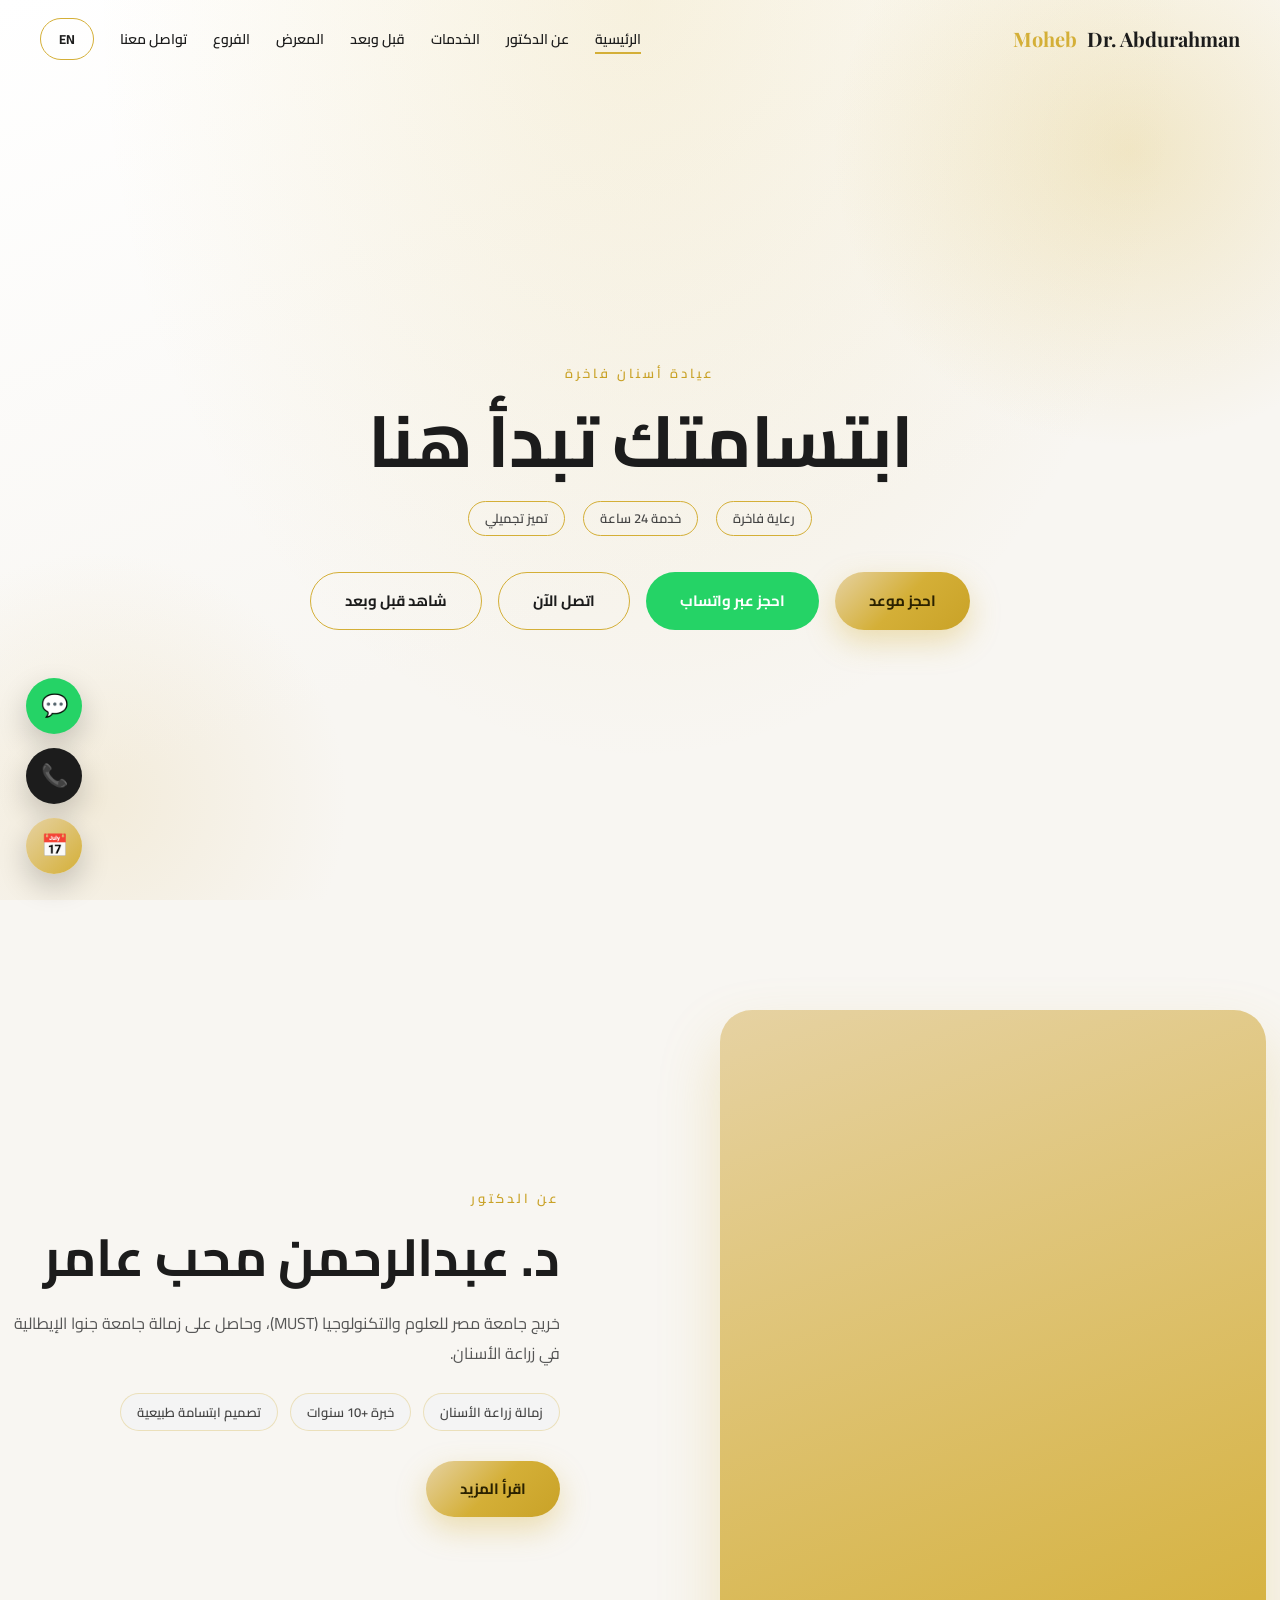
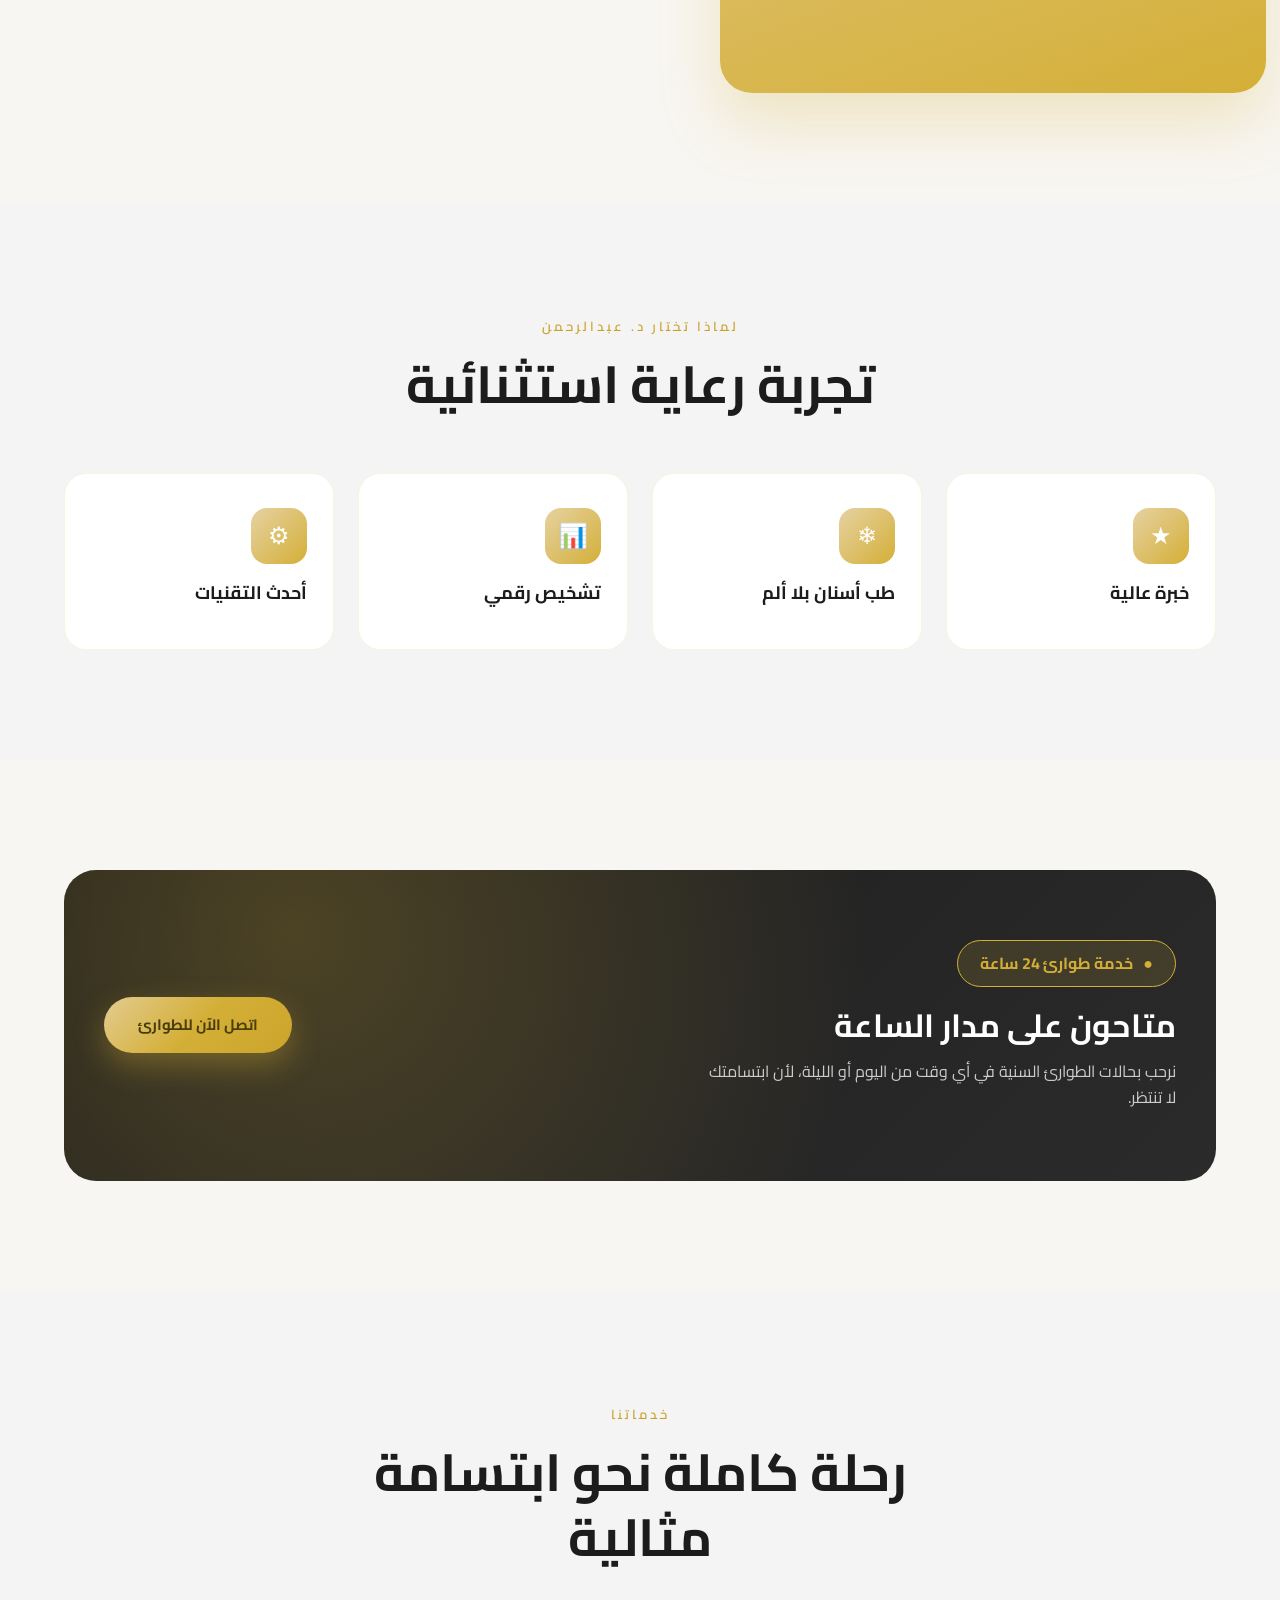
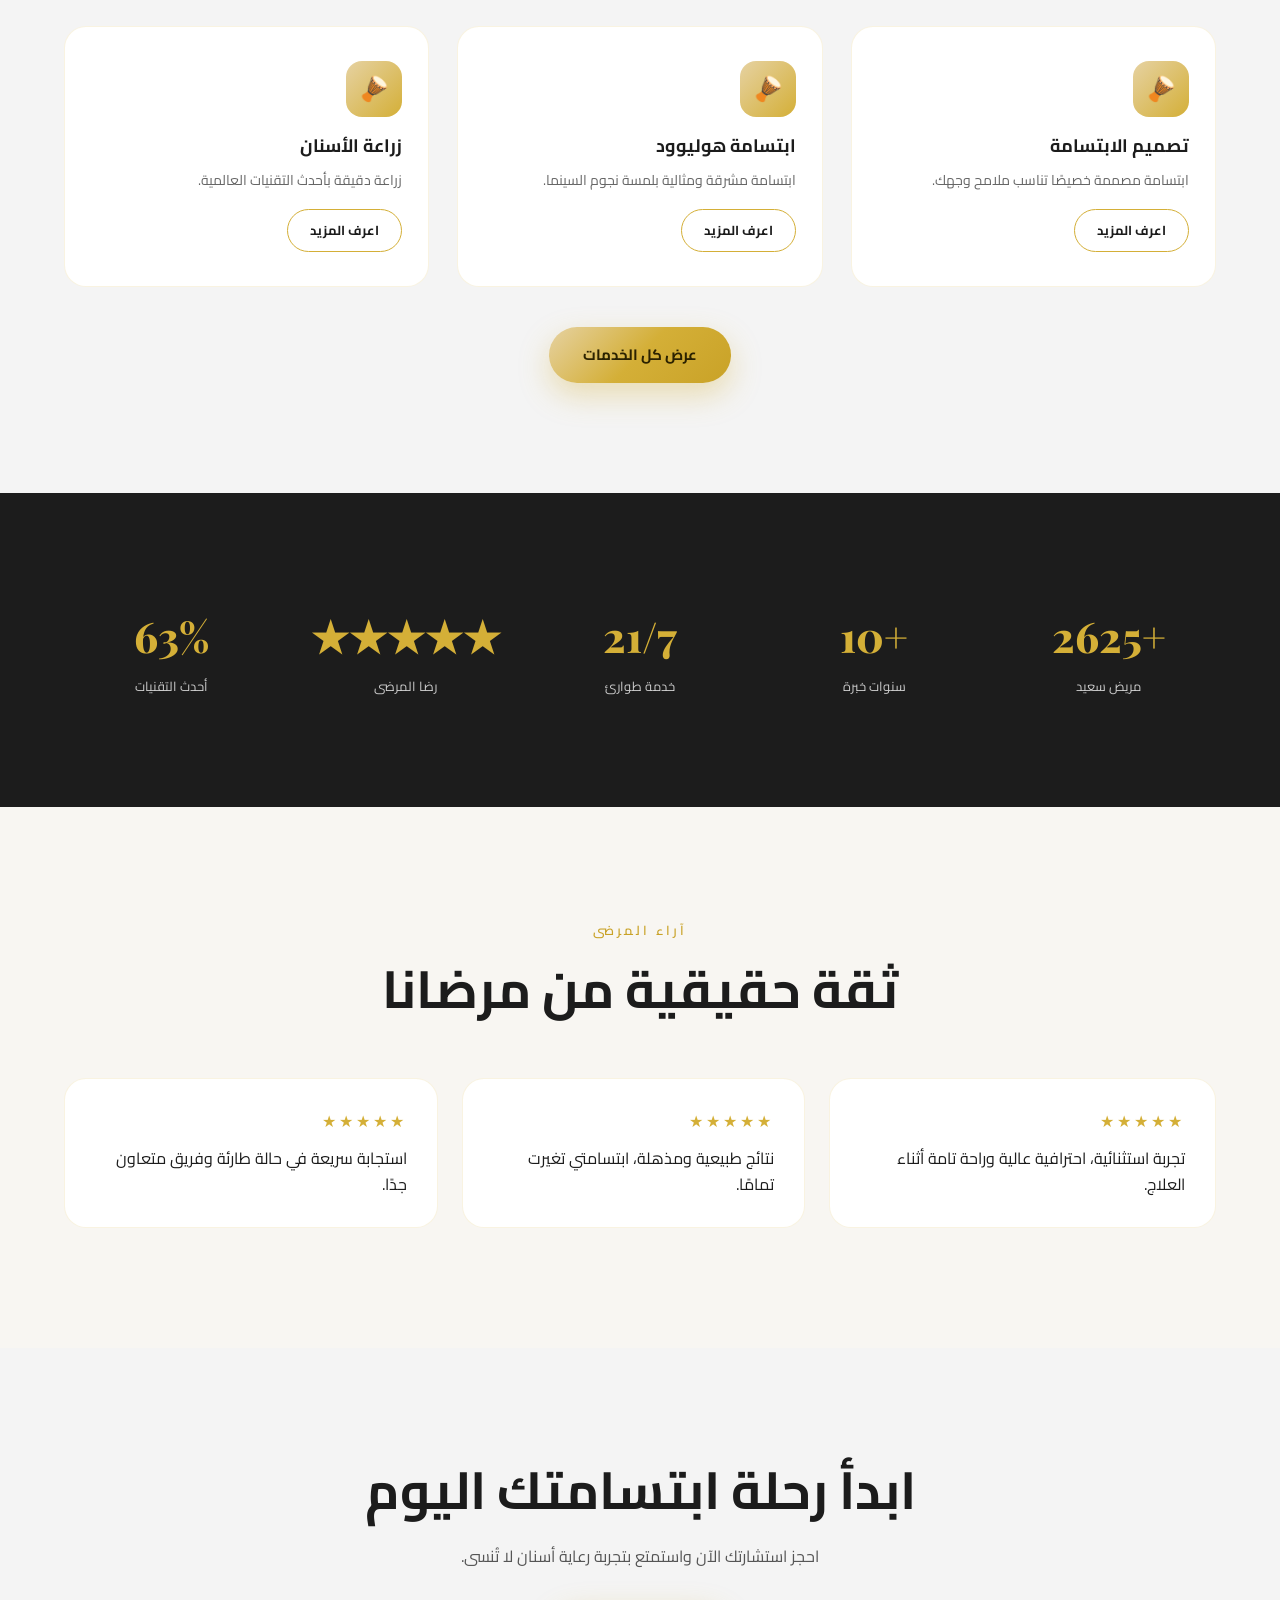
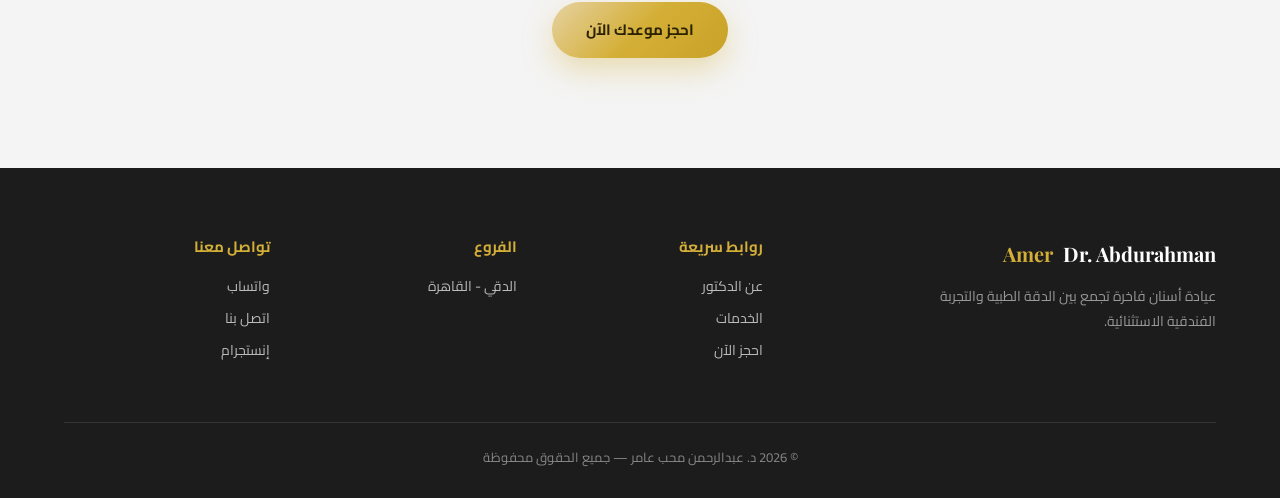
==== commit 6b83e94f: "Fix Loader" ====
--- a/index.html
+++ b/index.html
@@ -15,12 +15,12 @@
 <body>
 
 <div id="loader">
-  <div class="loader-logo">Dr.Abdurahman Moheb</div>
+  <div class="loader-logo"> Dr. Abdurahman Moheb </div>
   <div class="loader-tag" data-ar="رعاية تستحق الثقة" data-en="Care You Can Trust... Smile You Deserve.">رعاية تستحق الثقة</div>
 </div>
 
 <nav class="navbar" id="navbar">
-  <a href="index.html" class="brand">Dr. Abdurahman <span>Amer</span></a>
+  <a href="index.html" class="brand">Dr. Abdurahman <span>Moheb</span></a>
   <div class="nav-links">
     <a href="index.html" class="active" data-ar="الرئيسية" data-en="Home">الرئيسية</a>
     <a href="about.html" data-ar="عن الدكتور" data-en="About">عن الدكتور</a>
--- a/assets/css/style.css
+++ b/assets/css/style.css
@@ -346,6 +346,10 @@
   letter-spacing: 2px;
   text-shadow: 0 0 30px rgba(212, 175, 55, 0.7);
   opacity: 0;
+
+    width: 100%;
+    text-align: center;
+    line-height: 1.2;
 }
 
 #loader .loader-tag {
@@ -1148,4 +1152,23 @@
     text-align: center;
   }
 
+}
+
+@media (max-width: 768px) {
+
+    #loader .loader-logo {
+        width: 100%;
+        text-align: center;
+        font-size: 22px;
+        line-height: 1.3;
+        padding: 0 20px;
+        word-break: break-word;
+    }
+
+    #loader .loader-tag {
+        width: 100%;
+        text-align: center;
+        padding: 0 20px;
+    }
+
 }
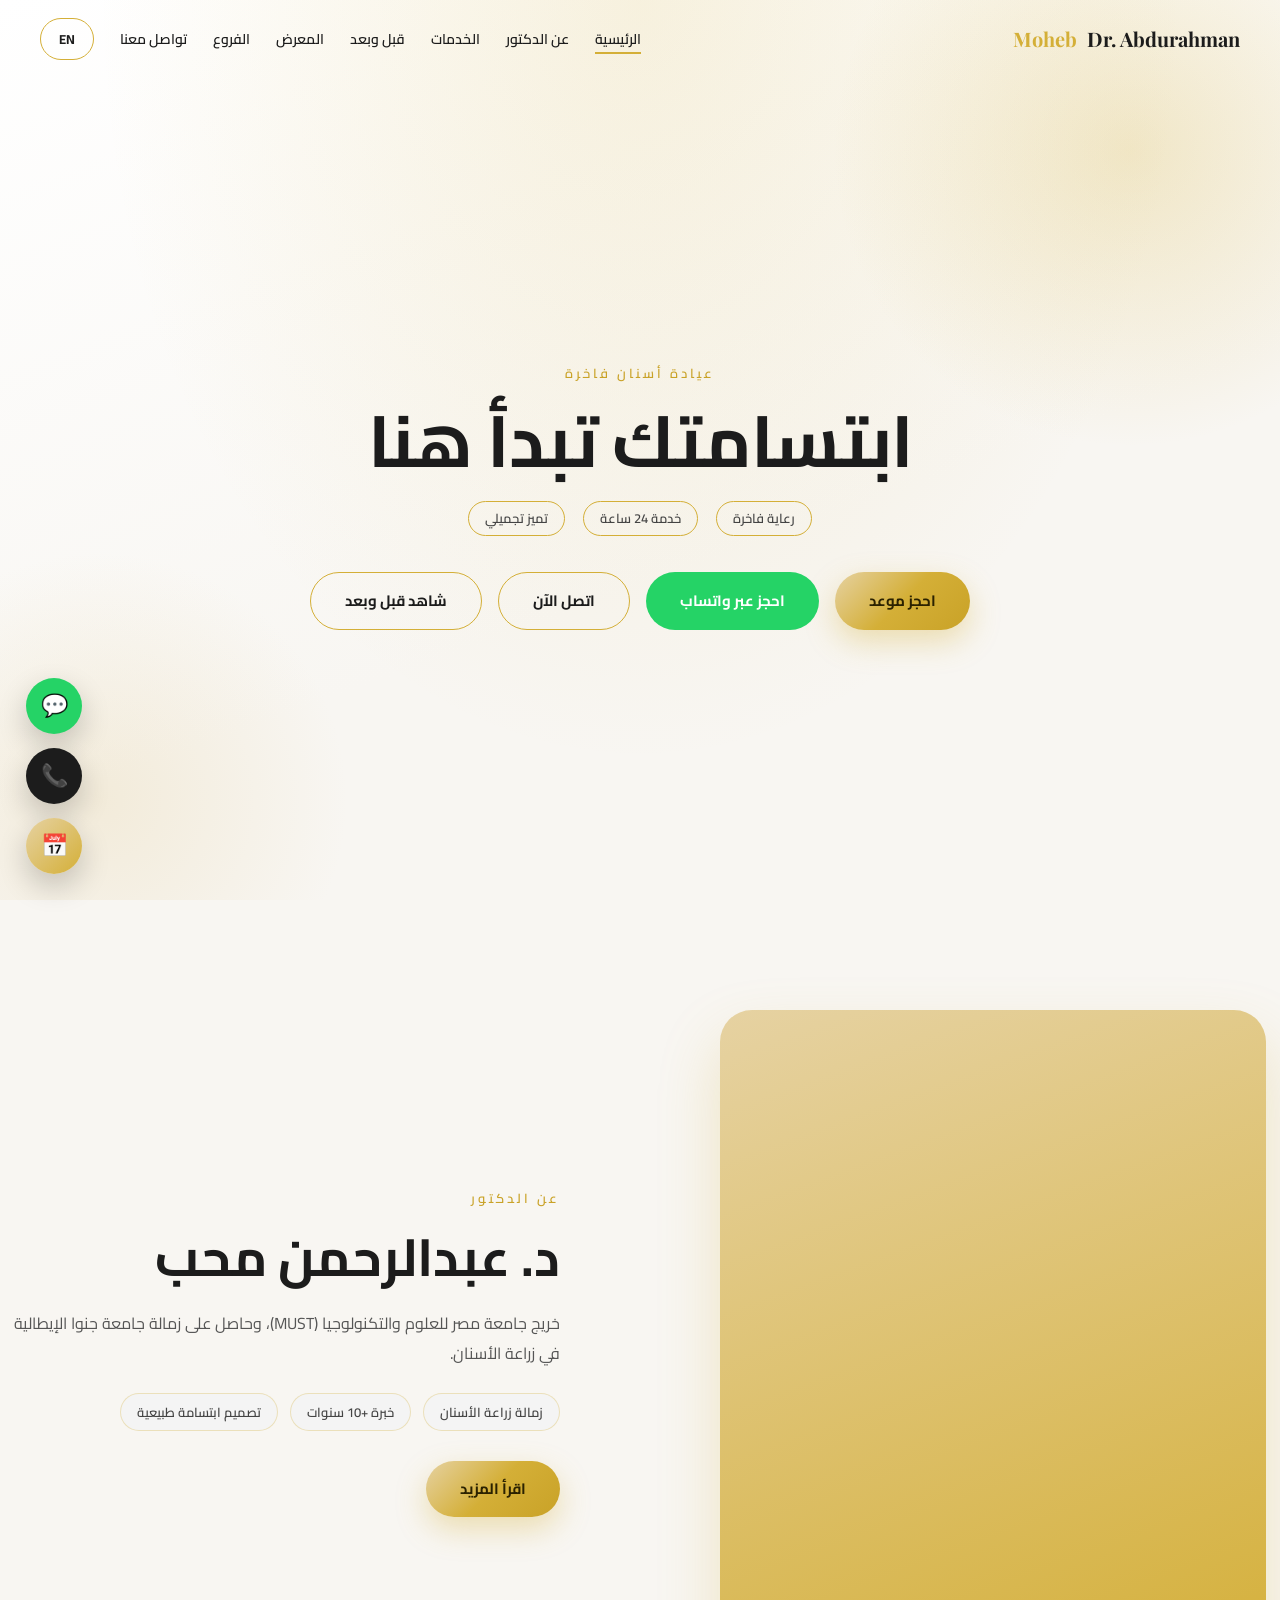
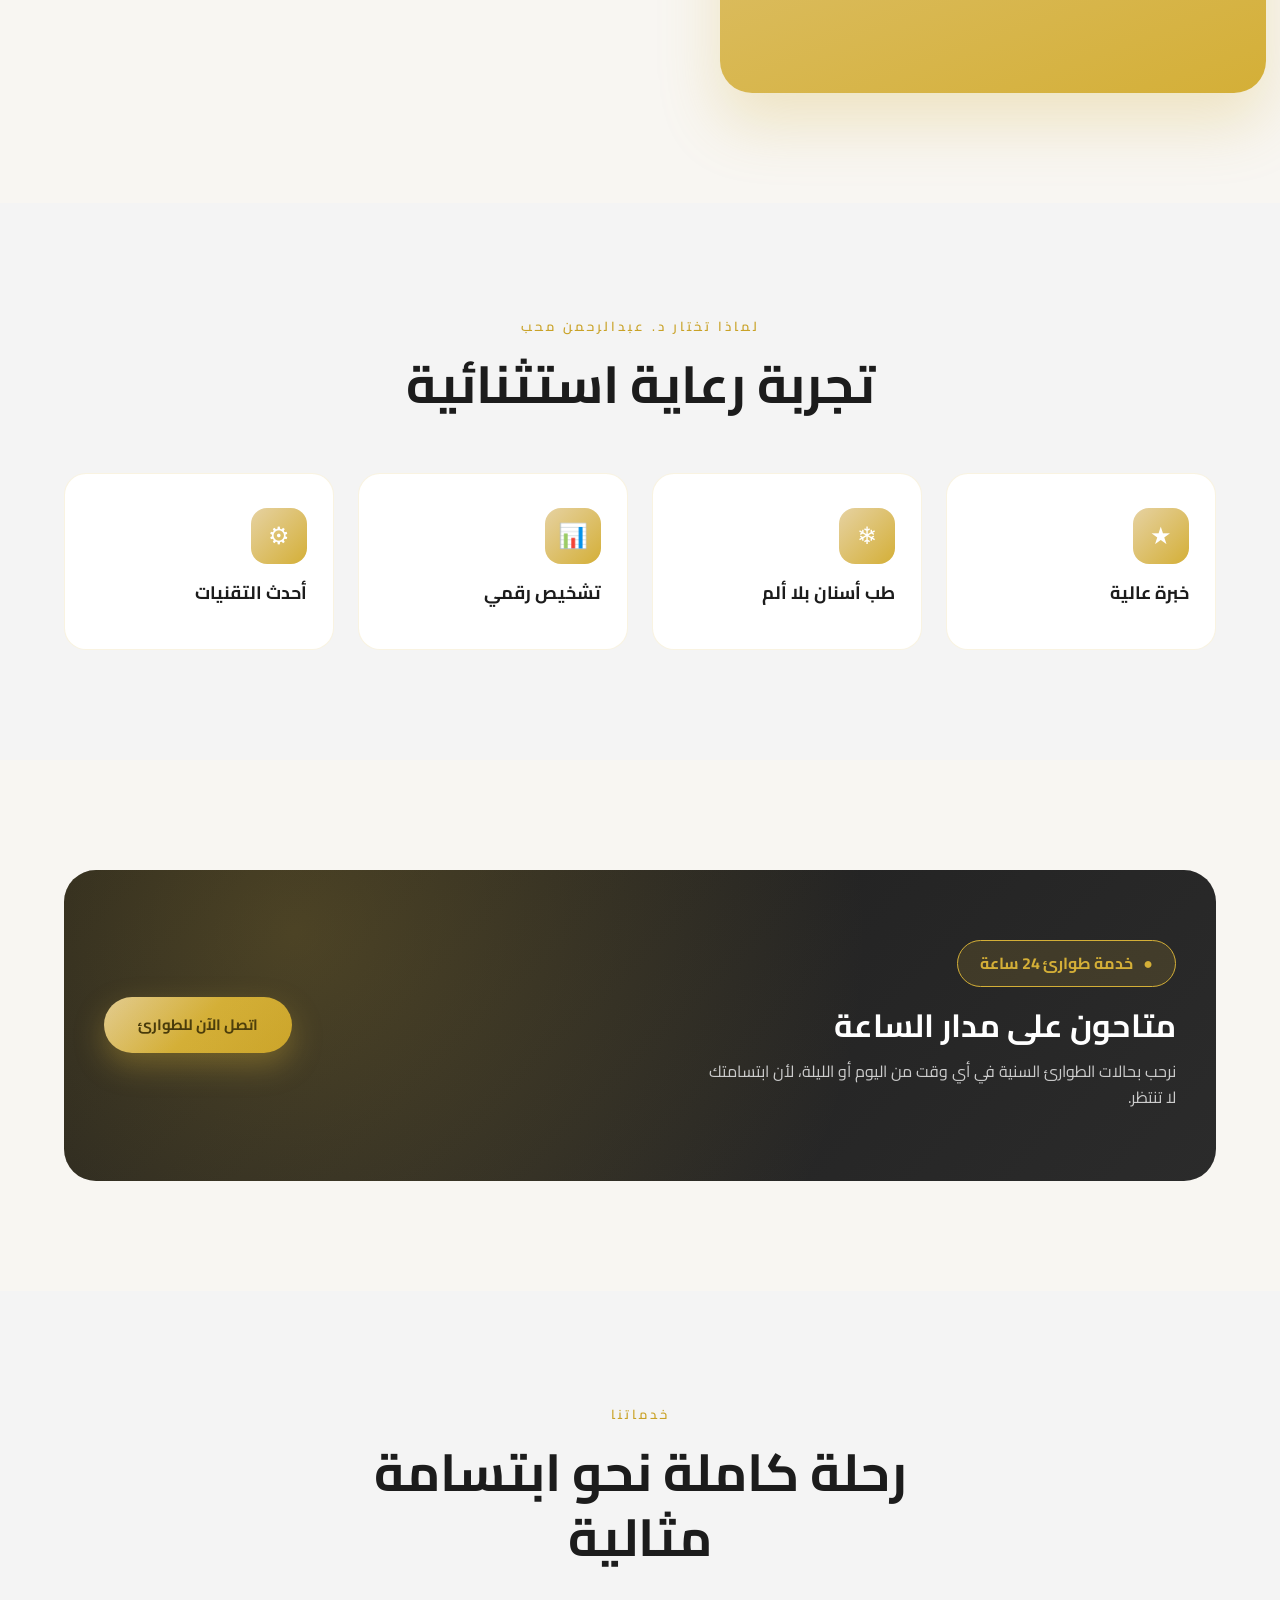
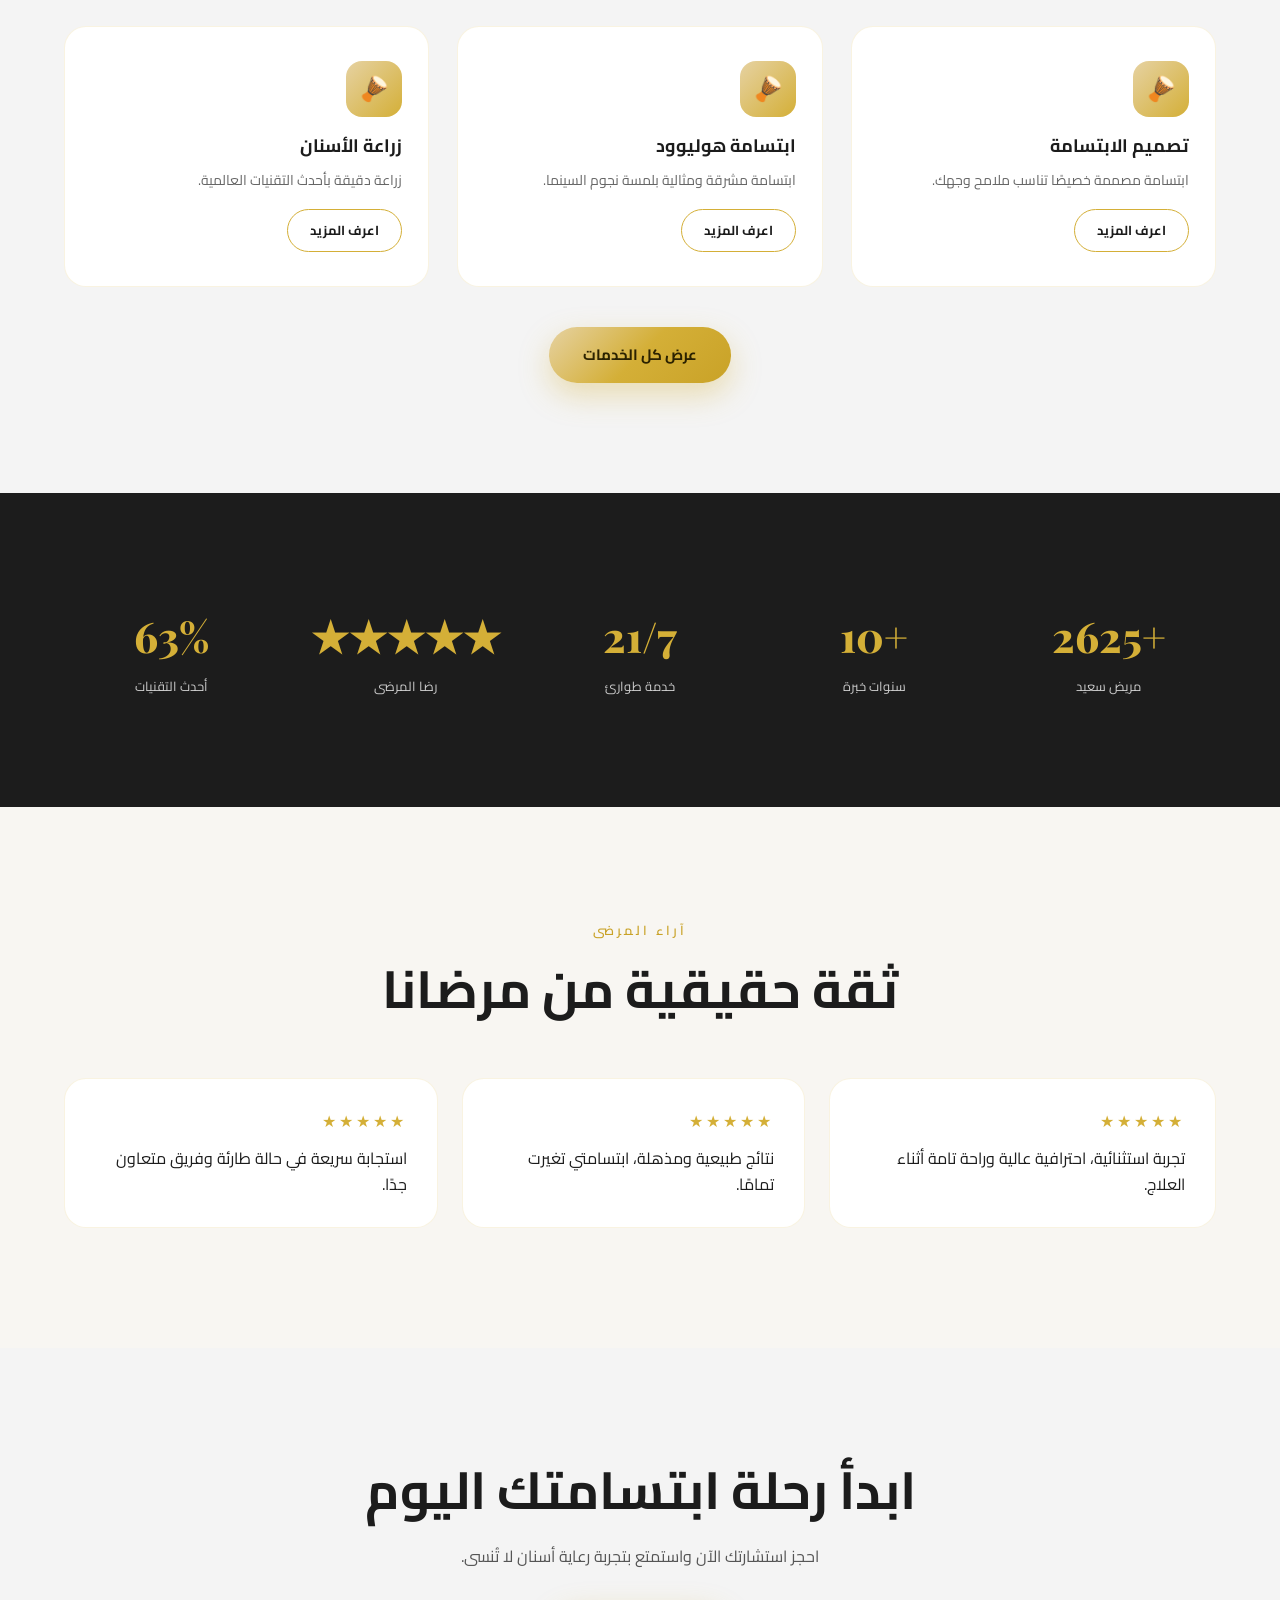
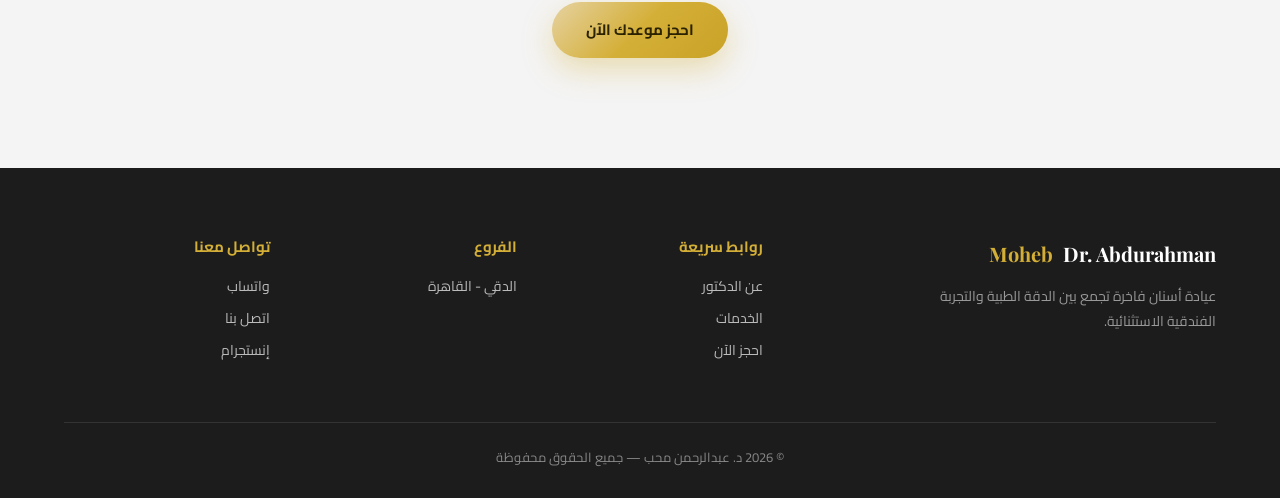
==== commit 2da20552: "Update branding to abdurahman moheb" ====
--- a/index.html
+++ b/index.html
@@ -3,8 +3,8 @@
 <head>
 <meta charset="UTF-8">
 <meta name="viewport" content="width=device-width, initial-scale=1.0">
-<title>د. عبدالرحمن محب عامر | عيادة أسنان فاخرة | Dr. Abdurahman Moheb Amer</title>
-<meta name="description" content="عيادة أسنان فاخرة للدكتور عبدالرحمن محب عامر - تجميل وترميم وجراحة الفم - فرع الدقي  - خدمة طوارئ 24 ساعة">
+<title>د. عبدالرحمن محب | عيادة أسنان فاخرة | Dr. Abdurahman Moheb</title>
+<meta name="description" content="عيادة أسنان فاخرة للدكتور عبدالرحمن محب - تجميل وترميم وجراحة الفم - فرع الدقي  - خدمة طوارئ 24 ساعة">
 <meta name="keywords" content="Dentist Egypt, Cosmetic Dentist Egypt, Dental Clinic Egypt, Dentist Dokki, Dentist Bella, Dentist Kafr El Sheikh, Smile Design Egypt, Dental Implants Egypt, Emergency Dentist Egypt, 24 Hour Dental Clinic, Hollywood Smile Egypt, Root Canal Egypt">
 <link rel="preconnect" href="https://fonts.googleapis.com">
 <link href="https://fonts.googleapis.com/css2?family=Cairo:wght@300;400;600;700;900&family=IBM+Plex+Sans+Arabic:wght@300;400;600;700&family=Playfair+Display:ital,wght@0,400;0,600;0,700;1,400&family=Poppins:wght@300;400;500;600;700&display=swap" rel="stylesheet">
@@ -67,12 +67,12 @@
   <div class="container about-grid">
     <div class="reveal-left">
       <div class="about-photo">
-        <img src="assets/images/doctor/dr-abdurahman.jpg" alt="Dr. Abdurahman Moheb Amer" onerror="this.parentElement.style.display='flex';this.parentElement.style.alignItems='center';this.parentElement.style.justifyContent='center';this.parentElement.style.color='#fff';this.parentElement.style.fontWeight='600';this.remove();this.parentElement.append('Dr. Abdurahman Moheb Amer')">
+        <img src="assets/images/doctor/dr-abdurahman.jpg" alt="Dr. Abdurahman Moheb" onerror="this.parentElement.style.display='flex';this.parentElement.style.alignItems='center';this.parentElement.style.justifyContent='center';this.parentElement.style.color='#fff';this.parentElement.style.fontWeight='600';this.remove();this.parentElement.append('Dr. Abdurahman Moheb')">
       </div>
     </div>
     <div class="reveal-right">
       <div class="eyebrow" data-ar="عن الدكتور" data-en="About the Doctor">عن الدكتور</div>
-      <h2 class="heading-xl" data-ar="د. عبدالرحمن محب عامر" data-en="Dr. Abdurahman Moheb Amer">د. عبدالرحمن محب عامر</h2>
+      <h2 class="heading-xl" data-ar="د. عبدالرحمن محب" data-en="Dr. Abdurahman Moheb">د. عبدالرحمن محب</h2>
       <p class="section-sub"
        data-ar="خريج جامعة مصر للعلوم والتكنولوجيا (MUST)، وحاصل على زمالة جامعة جنوا الإيطالية في زراعة الأسنان."
        data-en="A graduate of Misr University for Science and Technology (MUST), holding a Fellowship in Dental Implantology from the University of Genoa, Italy.">
@@ -91,7 +91,7 @@
 <section class="section section-alt">
   <div class="container">
     <div class="section-head reveal">
-      <div class="eyebrow" data-ar="لماذا تختار د. عبدالرحمن" data-en="Why Choose Dr. Abdurahman">لماذا تختار د. عبدالرحمن</div>
+      <div class="eyebrow" data-ar="لماذا تختار د. عبدالرحمن محب" data-en="Why Choose Dr. Abdurahman Moheb">لماذا تختار د. عبدالرحمن محب</div>
       <h2 class="heading-xl" data-ar="تجربة رعاية استثنائية" data-en="An Exceptional Care Experience">تجربة رعاية استثنائية</h2>
     </div>
     <div class="grid-4">
@@ -197,7 +197,7 @@
   <div class="container">
     <div class="footer-grid">
       <div class="footer-about">
-        <div class="brand" style="color:#fff">Dr. Abdurahman <span>Amer</span></div>
+        <div class="brand" style="color:#fff">Dr. Abdurahman <span>Moheb</span></div>
         <p data-ar="عيادة أسنان فاخرة تجمع بين الدقة الطبية والتجربة الفندقية الاستثنائية." data-en="A luxury dental clinic combining medical precision with an exceptional hospitality experience.">عيادة أسنان فاخرة تجمع بين الدقة الطبية والتجربة الفندقية الاستثنائية.</p>
       </div>
       <div>
@@ -217,7 +217,7 @@
         <a href="#" data-ar="إنستجرام" data-en="Instagram">إنستجرام</a>
       </div>
     </div>
-    <div class="footer-bottom" data-ar="© 2026 د. عبدالرحمن محب عامر — جميع الحقوق محفوظة" data-en="© 2026 Dr. Abdurahman Moheb Amer — All Rights Reserved">© 2026 د. عبدالرحمن محب عامر — جميع الحقوق محفوظة</div>
+    <div class="footer-bottom" data-ar="© 2026 د. عبدالرحمن محب — جميع الحقوق محفوظة" data-en="© 2026 Dr. Abdurahman Moheb — All Rights Reserved">© 2026 د. عبدالرحمن محب — جميع الحقوق محفوظة</div>
   </div>
 </footer>
 
--- a/assets/css/style.css
+++ b/assets/css/style.css
@@ -1,5 +1,5 @@
 /* ==========================================================================
-   Dr. Abdurahman Moheb Amer — Luxury Dental Clinic
+   Dr. Abdurahman Moheb — Luxury Dental Clinic
    Main Stylesheet
    ========================================================================== */
 
@@ -1159,7 +1159,7 @@
     #loader .loader-logo {
         width: 100%;
         text-align: center;
-        font-size: 22px;
+        font-size: 20px;
         line-height: 1.3;
         padding: 0 20px;
         word-break: break-word;
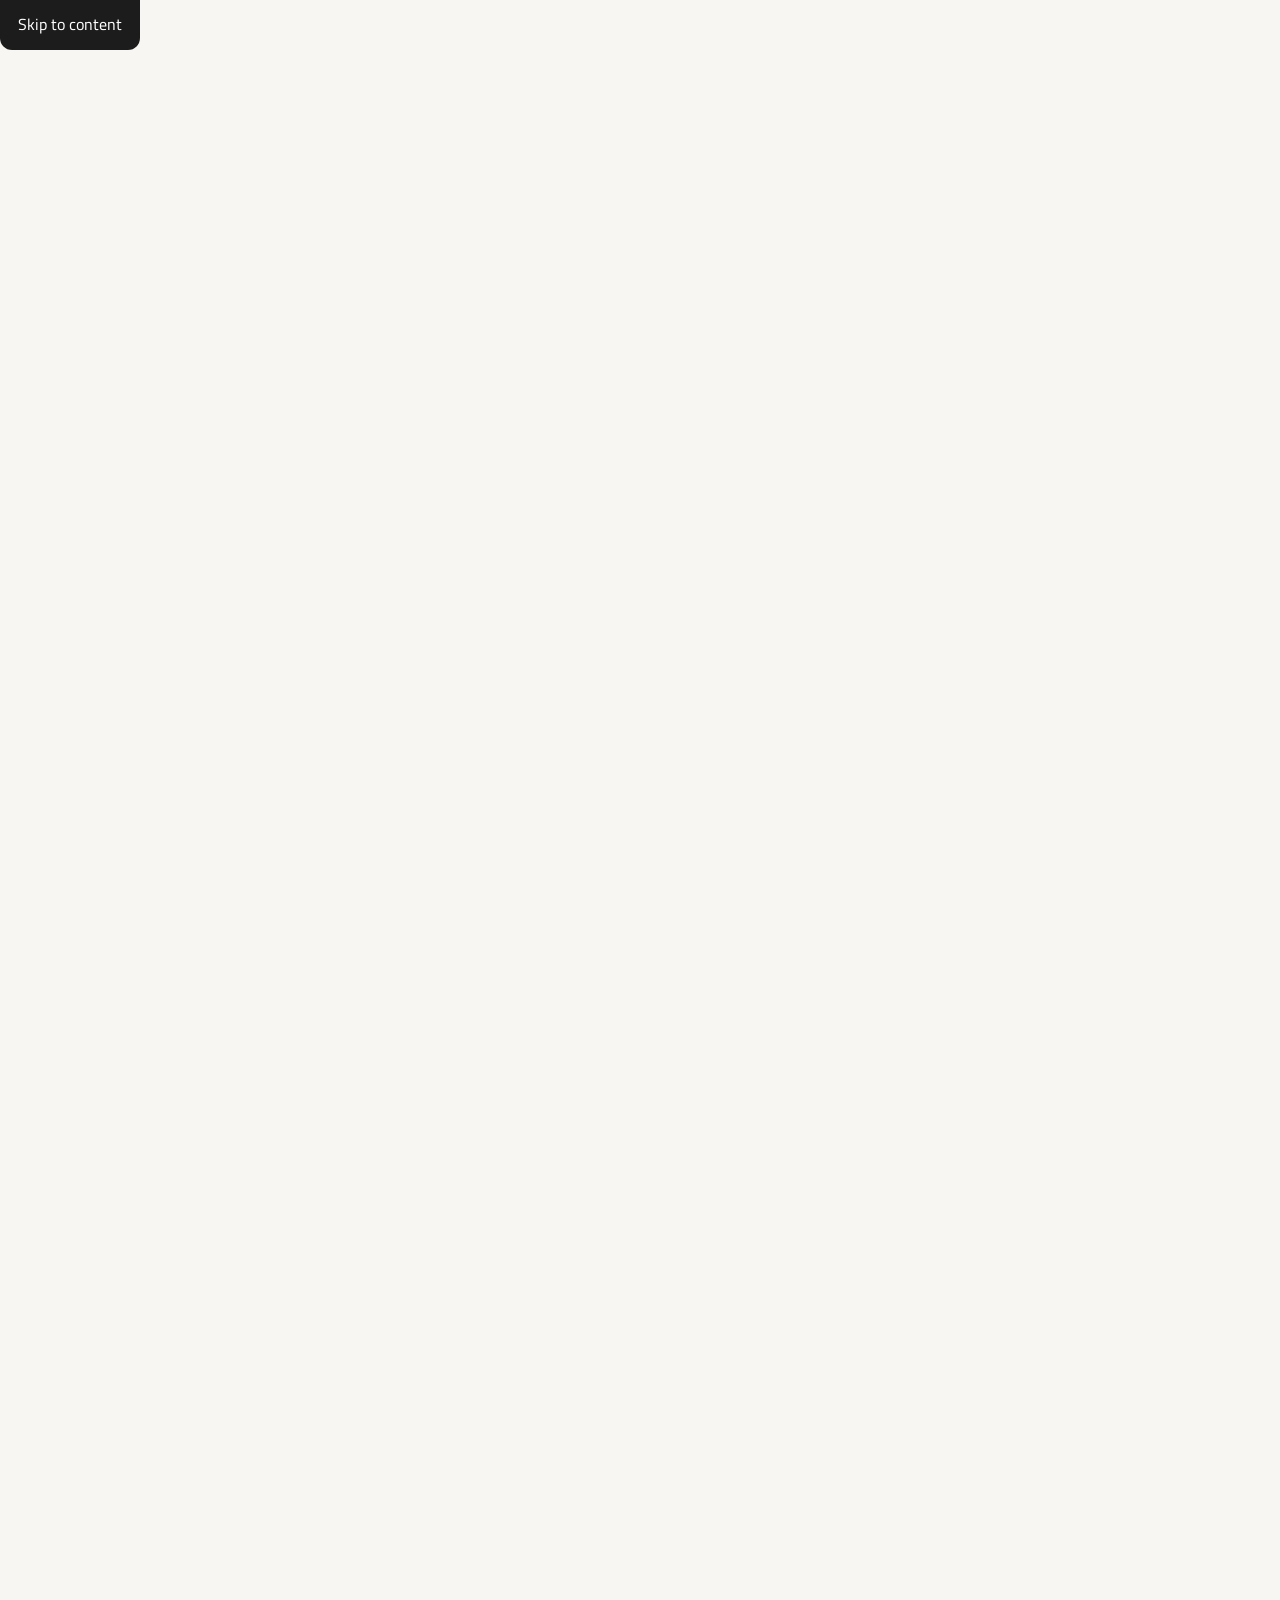
==== commit e8f54413: "production release v1.0" ====
--- a/index.html
+++ b/index.html
@@ -13,6 +13,7 @@
 <link rel="stylesheet" href="assets/css/animations.css">
 </head>
 <body>
+<a class="skip-link" href="#main-content">Skip to content</a>
 
 <div id="loader">
   <div class="loader-logo"> Dr. Abdurahman Moheb </div>
@@ -31,21 +32,23 @@
     <a href="contact.html" data-ar="تواصل معنا" data-en="Contact">تواصل معنا</a>
     <button class="lang-switch">EN</button>
   </div>
-  <button class="burger">&#9776;</button>
+  <button class="burger" aria-label="Open navigation" aria-expanded="false">☰</button>
 </nav>
 
-<div class="mobile-menu">
-  <button class="mobile-close">&times;</button>
-  <a href="index.html" data-ar="الرئيسية" data-en="Home">الرئيسية</a>
-  <a href="about.html" data-ar="عن الدكتور" data-en="About">عن الدكتور</a>
-  <a href="services.html" data-ar="الخدمات" data-en="Services">الخدمات</a>
-  <a href="before-after.html" data-ar="قبل وبعد" data-en="Before & After">قبل وبعد</a>
-  <a href="gallery.html" data-ar="المعرض" data-en="Gallery">المعرض</a>
-  <a href="locations.html" data-ar="الفروع" data-en="Branches">الفروع</a>
-  <a href="contact.html" data-ar="تواصل معنا" data-en="Contact">تواصل معنا</a>
+<div class="mobile-menu" aria-hidden="true">
+  <div class="mobile-menu-panel">
+    <button class="mobile-close" aria-label="Close navigation">&times;</button>
+    <a href="index.html" data-ar="الرئيسية" data-en="Home">الرئيسية</a>
+    <a href="about.html" data-ar="عن الدكتور" data-en="About">عن الدكتور</a>
+    <a href="services.html" data-ar="الخدمات" data-en="Services">الخدمات</a>
+    <a href="before-after.html" data-ar="قبل وبعد" data-en="Before & After">قبل وبعد</a>
+    <a href="gallery.html" data-ar="المعرض" data-en="Gallery">المعرض</a>
+    <a href="locations.html" data-ar="الفروع" data-en="Branches">الفروع</a>
+    <a href="contact.html" data-ar="تواصل معنا" data-en="Contact">تواصل معنا</a>
+  </div>
 </div>
 
-<section class="hero">
+<section class="hero" id="main-content">
   <div class="hero-content">
     <div class="eyebrow" data-ar="عيادة أسنان فاخرة" data-en="Luxury Dental Clinic">عيادة أسنان فاخرة</div>
     <h1 data-ar="ابتسامتك تبدأ هنا" data-en="Your Smile Begins Here">ابتسامتك تبدأ هنا</h1>
@@ -67,7 +70,7 @@
   <div class="container about-grid">
     <div class="reveal-left">
       <div class="about-photo">
-        <img src="assets/images/doctor/dr-abdurahman.jpg" alt="Dr. Abdurahman Moheb" onerror="this.parentElement.style.display='flex';this.parentElement.style.alignItems='center';this.parentElement.style.justifyContent='center';this.parentElement.style.color='#fff';this.parentElement.style.fontWeight='600';this.remove();this.parentElement.append('Dr. Abdurahman Moheb')">
+        <img src="assets/images/doctor/dr-abdurahman.jpg" alt="Dr. Abdurahman Moheb" onerror="this.onerror=null; this.style.display='none'; this.parentElement.innerHTML='&lt;div style=&quot;display:flex;align-items:center;justify-content:center;width:100%;height:100%;color:#fff;font-weight:600;&quot;&gt;Dr. Abdurahman Moheb&lt;/div&gt;'">
       </div>
     </div>
     <div class="reveal-right">
@@ -95,10 +98,10 @@
       <h2 class="heading-xl" data-ar="تجربة رعاية استثنائية" data-en="An Exceptional Care Experience">تجربة رعاية استثنائية</h2>
     </div>
     <div class="grid-4">
-      <div class="card reveal"><div class="icon-circle">&#9733;</div><h3 data-ar="خبرة عالية" data-en="Highly Experienced">خبرة عالية</h3></div>
-      <div class="card reveal"><div class="icon-circle">&#10052;</div><h3 data-ar="طب أسنان بلا ألم" data-en="Pain-Free Dentistry">طب أسنان بلا ألم</h3></div>
-      <div class="card reveal"><div class="icon-circle">&#128202;</div><h3 data-ar="تشخيص رقمي" data-en="Digital Diagnosis">تشخيص رقمي</h3></div>
-      <div class="card reveal"><div class="icon-circle">&#9881;</div><h3 data-ar="أحدث التقنيات" data-en="Latest Technology">أحدث التقنيات</h3></div>
+      <div class="card reveal"><div class="icon-circle"><svg viewBox="0 0 24 24"><path d="M12 3l2.8 5.7 6.2.9-4.5 4.4 1.1 6.2L12 17.8 6.4 20.2l1.1-6.2L3 9.6l6.2-.9L12 3Z"/></svg></div><h3 data-ar="خبرة عالية" data-en="Highly Experienced">خبرة عالية</h3></div>
+      <div class="card reveal"><div class="icon-circle"><svg viewBox="0 0 24 24"><path d="M12 4a6 6 0 0 1 6 6c0 3.8-4 8-4 8S6 13.8 6 10a6 6 0 0 1 6-6Z"/><path d="M12 9.5v2.8"/></svg></div><h3 data-ar="طب أسنان بلا ألم" data-en="Pain-Free Dentistry">طب أسنان بلا ألم</h3></div>
+      <div class="card reveal"><div class="icon-circle"><svg viewBox="0 0 24 24"><path d="M4 5h16"/><path d="M7 5v10a2 2 0 0 0 2 2h6a2 2 0 0 0 2-2V5"/><path d="M10 19v2"/><path d="M14 19v2"/></svg></div><h3 data-ar="تشخيص رقمي" data-en="Digital Diagnosis">تشخيص رقمي</h3></div>
+      <div class="card reveal"><div class="icon-circle"><svg viewBox="0 0 24 24"><path d="M4 7h16"/><path d="M6 7v8a2 2 0 0 0 2 2h8a2 2 0 0 0 2-2V7"/><path d="M8 11h8"/></svg></div><h3 data-ar="أحدث التقنيات" data-en="Latest Technology">أحدث التقنيات</h3></div>
     </div>
   </div>
 </section>
@@ -107,7 +110,7 @@
   <div class="container">
     <div class="emergency reveal">
       <div class="emergency-inner">
-        <div class="emergency-badge">&#9679; <span data-ar="خدمة طوارئ 24 ساعة" data-en="24 Hour Emergency">خدمة طوارئ 24 ساعة</span></div>
+        <div class="emergency-badge"><svg viewBox="0 0 24 24"><circle cx="12" cy="12" r="6"/></svg> <span data-ar="خدمة طوارئ 24 ساعة" data-en="24/7 Emergency Service">خدمة طوارئ 24 ساعة</span></div>
         <h2 data-ar="متاحون على مدار الساعة" data-en="Open 24 Hours">مفتوحون على مدار الساعة</h2>
         <p data-ar="نرحب بحالات الطوارئ السنية في أي وقت من اليوم أو الليلة، لأن ابتسامتك لا تنتظر."
            data-en="Emergency dental cases are welcomed any time, day or night — because your smile shouldn't have to wait.">
@@ -126,19 +129,19 @@
     </div>
     <div class="grid-3">
       <div class="card reveal">
-        <div class="icon-circle">&#129688;</div>
+        <div class="icon-circle"><svg viewBox="0 0 24 24"><path d="M5 9h14"/><path d="M7 9v8a2 2 0 0 0 2 2h6a2 2 0 0 0 2-2V9"/><path d="M9 11h6"/><path d="M10 15h4"/></svg></div>
         <h3 data-ar="تصميم الابتسامة" data-en="Smile Design">تصميم الابتسامة</h3>
         <p data-ar="ابتسامة مصممة خصيصًا تناسب ملامح وجهك." data-en="A smile custom-designed to fit your unique features.">ابتسامة مصممة خصيصًا تناسب ملامح وجهك.</p>
         <a href="services.html" class="btn btn-outline btn-sm" style="margin-top:16px" data-ar="اعرف المزيد" data-en="Learn More">اعرف المزيد</a>
       </div>
       <div class="card reveal">
-        <div class="icon-circle">&#129688;</div>
+        <div class="icon-circle"><svg viewBox="0 0 24 24"><path d="M4 8c0-1 1-2 2-2h12c1 0 2 1 2 2v8c0 1-1 2-2 2H6c-1 0-2-1-2-2Z"/><path d="M8 12h8"/></svg></div>
         <h3 data-ar="ابتسامة هوليوود" data-en="Hollywood Smile">ابتسامة هوليوود</h3>
         <p data-ar="ابتسامة مشرقة ومثالية بلمسة نجوم السينما." data-en="A bright, flawless smile with a Hollywood touch.">ابتسامة مشرقة ومثالية بلمسة نجوم السينما.</p>
         <a href="services.html" class="btn btn-outline btn-sm" style="margin-top:16px" data-ar="اعرف المزيد" data-en="Learn More">اعرف المزيد</a>
       </div>
       <div class="card reveal">
-        <div class="icon-circle">&#129688;</div>
+        <div class="icon-circle"><svg viewBox="0 0 24 24"><path d="M7 8h10"/><path d="M7 12h10"/><path d="M9 8v8a2 2 0 0 0 2 2h2a2 2 0 0 0 2-2V8"/></svg></div>
         <h3 data-ar="زراعة الأسنان" data-en="Dental Implants">زراعة الأسنان</h3>
         <p data-ar="زراعة دقيقة بأحدث التقنيات العالمية." data-en="Precision implants using the latest global techniques.">زراعة دقيقة بأحدث التقنيات العالمية.</p>
         <a href="services.html" class="btn btn-outline btn-sm" style="margin-top:16px" data-ar="اعرف المزيد" data-en="Learn More">اعرف المزيد</a>
@@ -170,16 +173,19 @@
     </div>
     <div class="review-track reveal">
       <div class="review-card">
-        <div class="stars">&#9733;&#9733;&#9733;&#9733;&#9733;</div>
+        <div class="stars">★★★★★</div>
         <p data-ar="تجربة استثنائية، احترافية عالية وراحة تامة أثناء العلاج." data-en="An exceptional experience — high professionalism and total comfort throughout treatment.">تجربة استثنائية، احترافية عالية وراحة تامة أثناء العلاج.</p>
+        <strong data-ar="أحمد م." data-en="Ahmed M.">أحمد م.</strong>
       </div>
       <div class="review-card">
-        <div class="stars">&#9733;&#9733;&#9733;&#9733;&#9733;</div>
+        <div class="stars">★★★★★</div>
         <p data-ar="نتائج طبيعية ومذهلة، ابتسامتي تغيرت تمامًا." data-en="Natural, stunning results — my smile has completely changed.">نتائج طبيعية ومذهلة، ابتسامتي تغيرت تمامًا.</p>
+        <strong data-ar="سارة ع." data-en="Sarah A.">سارة ع.</strong>
       </div>
       <div class="review-card">
-        <div class="stars">&#9733;&#9733;&#9733;&#9733;&#9733;</div>
+        <div class="stars">★★★★★</div>
         <p data-ar="استجابة سريعة في حالة طارئة وفريق متعاون جدًا." data-en="Fast response for an emergency case and a very cooperative team.">استجابة سريعة في حالة طارئة وفريق متعاون جدًا.</p>
+        <strong data-ar="محمد ح." data-en="Mohamed H.">محمد ح.</strong>
       </div>
     </div>
   </div>
@@ -222,10 +228,10 @@
 </footer>
 
 <div class="floating">
-  <a href="https://wa.me/201035120194" target="_blank" class="fab fab-wa" title="WhatsApp">&#128172;</a>
-  <a href="tel:+201035120194" class="fab fab-call" title="Call">&#128222;</a>
-  <a href="contact.html#booking" class="fab fab-book" title="Book">&#128197;</a>
-  <button class="fab fab-top" id="toTop" title="Top">&#8593;</button>
+  <a href="https://wa.me/201035120194" target="_blank" class="fab fab-wa" title="WhatsApp" aria-label="WhatsApp"><svg viewBox="0 0 24 24"><path d="M7.9 17.1l.7 1.9 2-.5a10.8 10.8 0 1 0-3.8 1.8l-.8 2.1Z"/></svg></a>
+  <a href="tel:+201035120194" class="fab fab-call" title="Call" aria-label="Call"><svg viewBox="0 0 24 24"><path d="M5.6 4.4a1 1 0 0 1 1-.9h2.4a1 1 0 0 1 .9 1.1l-.4 2.4a1 1 0 0 1-.6.8l-1.5.8a11.5 11.5 0 0 0 5.7 5.7l.8-1.5a1 1 0 0 1 .8-.6l2.4-.4a1 1 0 0 1 1.1.9v2.4a1 1 0 0 1-.9 1h-.1A16.6 16.6 0 0 1 4 4.7Z"/></svg></a>
+  <a href="contact.html#booking" class="fab fab-book" title="Book" aria-label="Book"><svg viewBox="0 0 24 24"><path d="M7 4h10a2 2 0 0 1 2 2v12a2 2 0 0 1-2 2H7a2 2 0 0 1-2-2V6a2 2 0 0 1 2-2Z"/><path d="M8 8h8"/><path d="M8 12h8"/><path d="M8 16h5"/></svg></a>
+  <button class="fab fab-top" id="toTop" title="Top" aria-label="Back to top"><svg viewBox="0 0 24 24"><path d="m6 14 6-6 6 6"/></svg></button>
 </div>
 
 <script src="assets/js/language.js"></script>
--- a/assets/css/style.css
+++ b/assets/css/style.css
@@ -11,6 +11,8 @@
   --color-gray: #F4F4F4;
   --color-white: #FFFFFF;
   --color-gold-glow: #C9A227;
+  --color-muted: #666666;
+  --color-border: rgba(212, 175, 55, 0.24);
 
   --font-ar: 'Cairo', 'IBM Plex Sans Arabic', sans-serif;
   --font-en-heading: 'Playfair Display', serif;
@@ -27,6 +29,11 @@
 
   --transition-base: all 0.35s cubic-bezier(0.2, 0.9, 0.3, 1);
   --transition-slow: all 0.6s cubic-bezier(0.2, 0.9, 0.2, 1);
+  --space-xs: 8px;
+  --space-sm: 12px;
+  --space-md: 20px;
+  --space-lg: 32px;
+  --space-xl: 48px;
 }
 
 /* ---------- Reset ---------- */
@@ -38,6 +45,7 @@
 
 html {
   scroll-behavior: smooth;
+  -webkit-text-size-adjust: 100%;
 }
 
 html[dir="ltr"] body {
@@ -50,6 +58,12 @@
   font-family: var(--font-ar);
   overflow-x: hidden;
   line-height: 1.6;
+  text-rendering: optimizeLegibility;
+  -webkit-font-smoothing: antialiased;
+}
+
+body.menu-open {
+  overflow: hidden;
 }
 
 img {
@@ -69,6 +83,48 @@
 button {
   font-family: inherit;
   cursor: pointer;
+}
+
+a:hover,
+button:hover {
+  transition: var(--transition-base);
+}
+
+a:focus-visible,
+button:focus-visible,
+input:focus-visible,
+select:focus-visible,
+textarea:focus-visible {
+  outline: none;
+  box-shadow: 0 0 0 3px rgba(212, 175, 55, 0.24);
+  border-radius: 10px;
+}
+
+.skip-link {
+  position: absolute;
+  left: -9999px;
+  top: 0;
+  z-index: 10000;
+  background: var(--color-charcoal);
+  color: var(--color-white);
+  padding: 12px 18px;
+  border-radius: 0 0 12px 12px;
+}
+
+.skip-link:focus {
+  left: 20px;
+}
+
+.visually-hidden {
+  position: absolute;
+  width: 1px;
+  height: 1px;
+  padding: 0;
+  margin: -1px;
+  overflow: hidden;
+  clip: rect(0, 0, 0, 0);
+  white-space: nowrap;
+  border: 0;
 }
 
 h1, h2, h3, h4 {
@@ -135,9 +191,10 @@
 }
 
 .section-sub {
-  color: #555;
+  color: var(--color-muted);
   font-size: 16px;
   line-height: 1.9;
+  max-width: 720px;
 }
 
 /* ---------- Glass Panels ---------- */
@@ -154,6 +211,7 @@
 .btn {
   display: inline-flex;
   align-items: center;
+  justify-content: center;
   gap: 10px;
   padding: 16px 34px;
   border-radius: var(--radius-pill);
@@ -161,6 +219,12 @@
   font-size: 15px;
   border: none;
   transition: var(--transition-base);
+  min-height: 48px;
+  line-height: 1.2;
+}
+
+.btn:active {
+  transform: translateY(1px) scale(0.99);
 }
 
 .btn-sm {
@@ -215,7 +279,7 @@
   display: flex;
   align-items: center;
   justify-content: space-between;
-  padding: 18px 40px;
+  padding: 16px 24px;
   transition: var(--transition-base);
 }
 
@@ -280,42 +344,73 @@
   font-weight: 700;
   font-size: 13px;
   color: var(--color-charcoal);
+  min-height: 44px;
 }
 
 .burger {
   display: none;
-  font-size: 26px;
-  background: none;
-  border: none;
+  width: 48px;
+  height: 48px;
+  border-radius: 50%;
+  align-items: center;
+  justify-content: center;
+  font-size: 24px;
+  background: rgba(255,255,255,0.8);
+  border: 1px solid rgba(212, 175, 55, 0.2);
   color: var(--color-charcoal);
 }
 
 .mobile-menu {
-  display: none;
   position: fixed;
   inset: 0;
   z-index: 950;
+  background: rgba(28, 28, 28, 0.56);
+  backdrop-filter: blur(8px);
+  opacity: 0;
+  visibility: hidden;
+  pointer-events: none;
+  transition: opacity 0.25s ease;
+}
+
+.mobile-menu.open {
+  opacity: 1;
+  visibility: visible;
+  pointer-events: auto;
+}
+
+.mobile-menu-panel {
+  position: absolute;
+  inset: 16px 16px auto auto;
+  width: min(88vw, 360px);
   background: var(--color-ivory);
+  border-radius: 24px;
+  padding: 32px 24px 24px;
+  box-shadow: var(--shadow-md);
+  display: flex;
   flex-direction: column;
-  align-items: center;
-  justify-content: center;
-  gap: 30px;
-}
-
-.mobile-menu.open {
-  display: flex;
-}
-
-.mobile-menu a {
-  font-size: 20px;
+  gap: 18px;
+  transform: translateY(-10px);
+  transition: transform 0.25s ease;
+}
+
+.mobile-menu.open .mobile-menu-panel {
+  transform: translateY(0);
+}
+
+.mobile-menu-panel a {
+  font-size: 18px;
   font-weight: 700;
+  padding: 10px 0;
 }
 
 .mobile-close {
   position: absolute;
-  top: 26px;
-  right: 30px;
-  font-size: 30px;
+  top: 14px;
+  right: 14px;
+  width: 40px;
+  height: 40px;
+  border-radius: 50%;
+  font-size: 24px;
   background: none;
   border: none;
 }
@@ -520,6 +615,17 @@
   margin-bottom: 18px;
   font-size: 24px;
   color: #fff;
+  box-shadow: 0 10px 24px rgba(212, 175, 55, 0.24);
+}
+
+.icon-circle svg {
+  width: 22px;
+  height: 22px;
+  stroke: currentColor;
+  fill: none;
+  stroke-width: 1.9;
+  stroke-linecap: round;
+  stroke-linejoin: round;
 }
 
 .card h3 {
@@ -924,6 +1030,7 @@
   font-size: 14px;
   outline: none;
   transition: border-color 0.3s, box-shadow 0.3s;
+  min-height: 48px;
 }
 
 input:focus, select:focus, textarea:focus {
@@ -975,11 +1082,11 @@
 /* ---------- Floating Action Buttons ---------- */
 .floating {
   position: fixed;
-  bottom: 26px;
-  right: 26px;
+  bottom: calc(18px + env(safe-area-inset-bottom));
+  right: 18px;
   display: flex;
   flex-direction: column;
-  gap: 14px;
+  gap: 12px;
   z-index: 800;
 }
 
@@ -1000,6 +1107,18 @@
   box-shadow: 0 12px 30px rgba(0, 0, 0, 0.2);
   transition: var(--transition-base);
   border: none;
+  min-width: 56px;
+  min-height: 56px;
+}
+
+.fab svg {
+  width: 22px;
+  height: 22px;
+  stroke: currentColor;
+  fill: none;
+  stroke-width: 1.8;
+  stroke-linecap: round;
+  stroke-linejoin: round;
 }
 
 .fab:hover {
@@ -1135,6 +1254,15 @@
 
 /* ---------- Footer Responsive ---------- */
 
+@media (prefers-reduced-motion: reduce) {
+  *, *::before, *::after {
+    animation-duration: 0.01ms !important;
+    animation-iteration-count: 1 !important;
+    transition-duration: 0.01ms !important;
+    scroll-behavior: auto !important;
+  }
+}
+
 @media (max-width: 768px) {
 
   .footer-grid {
